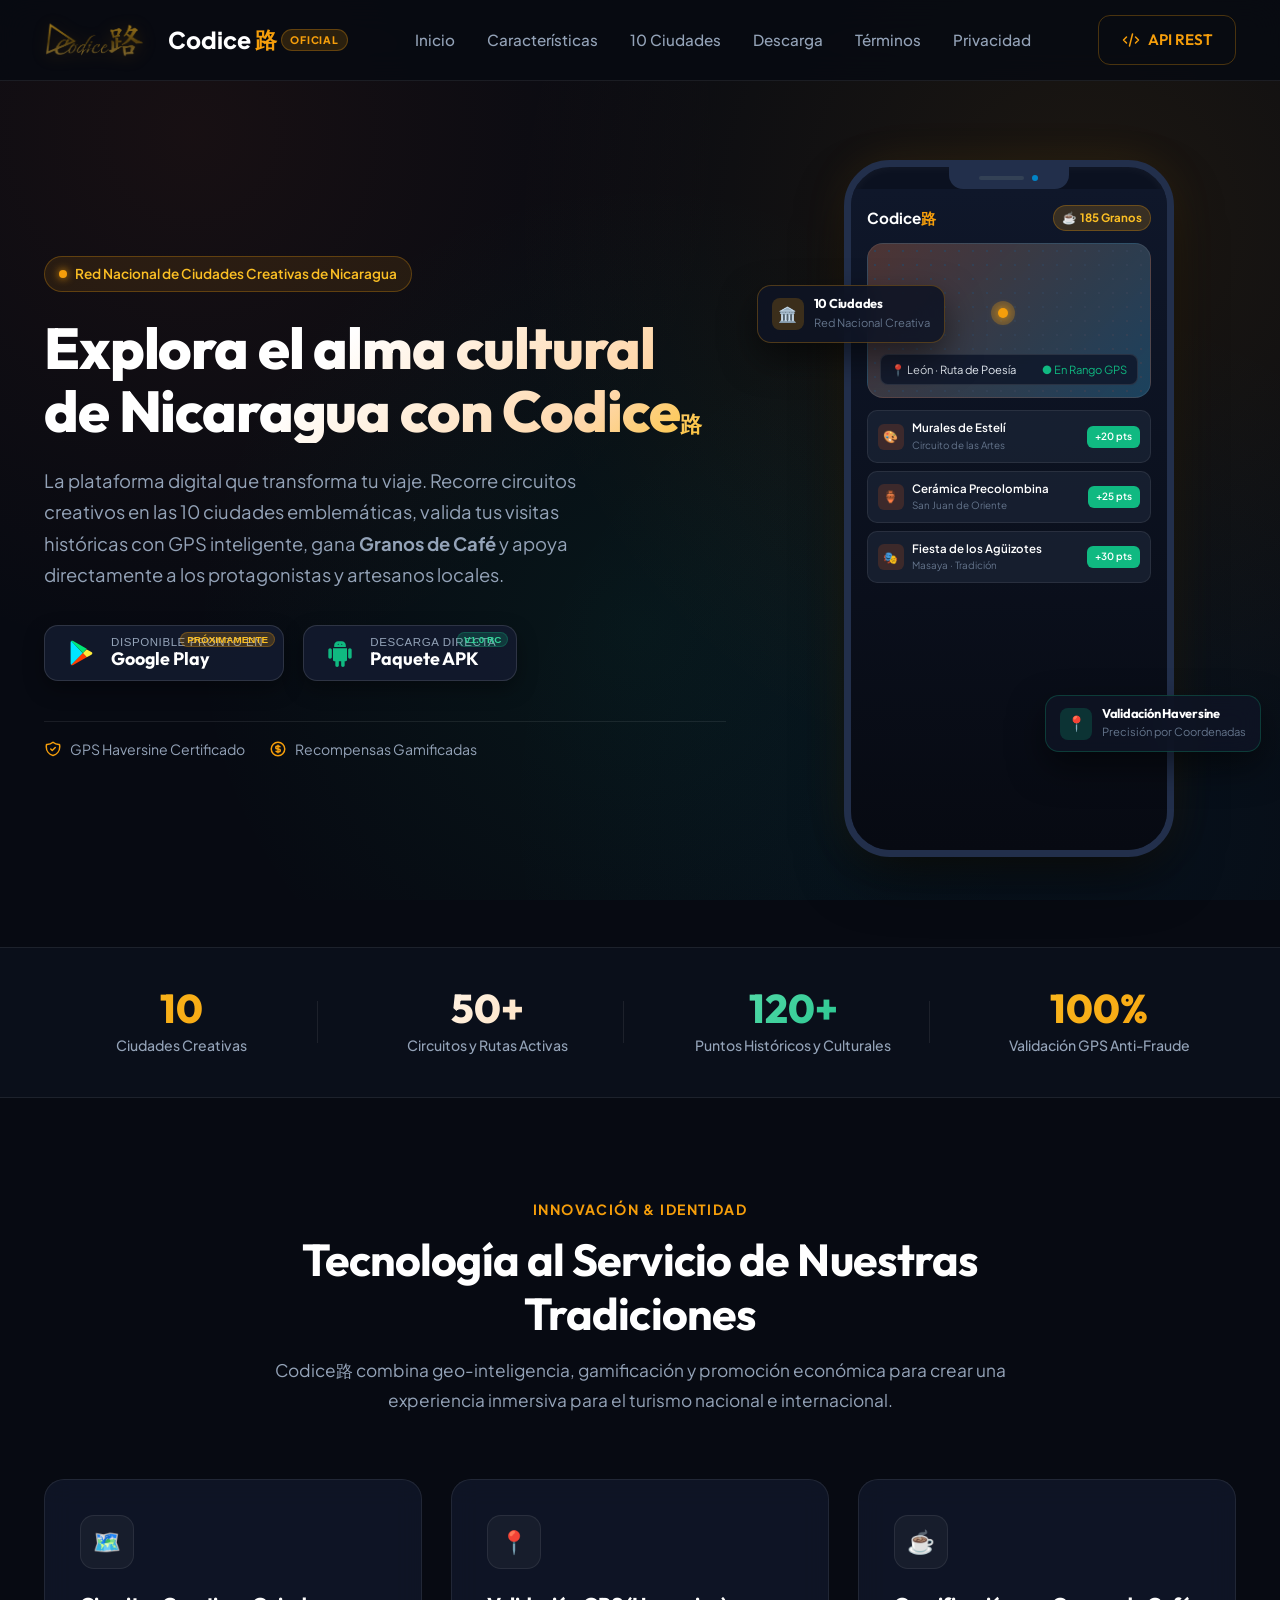
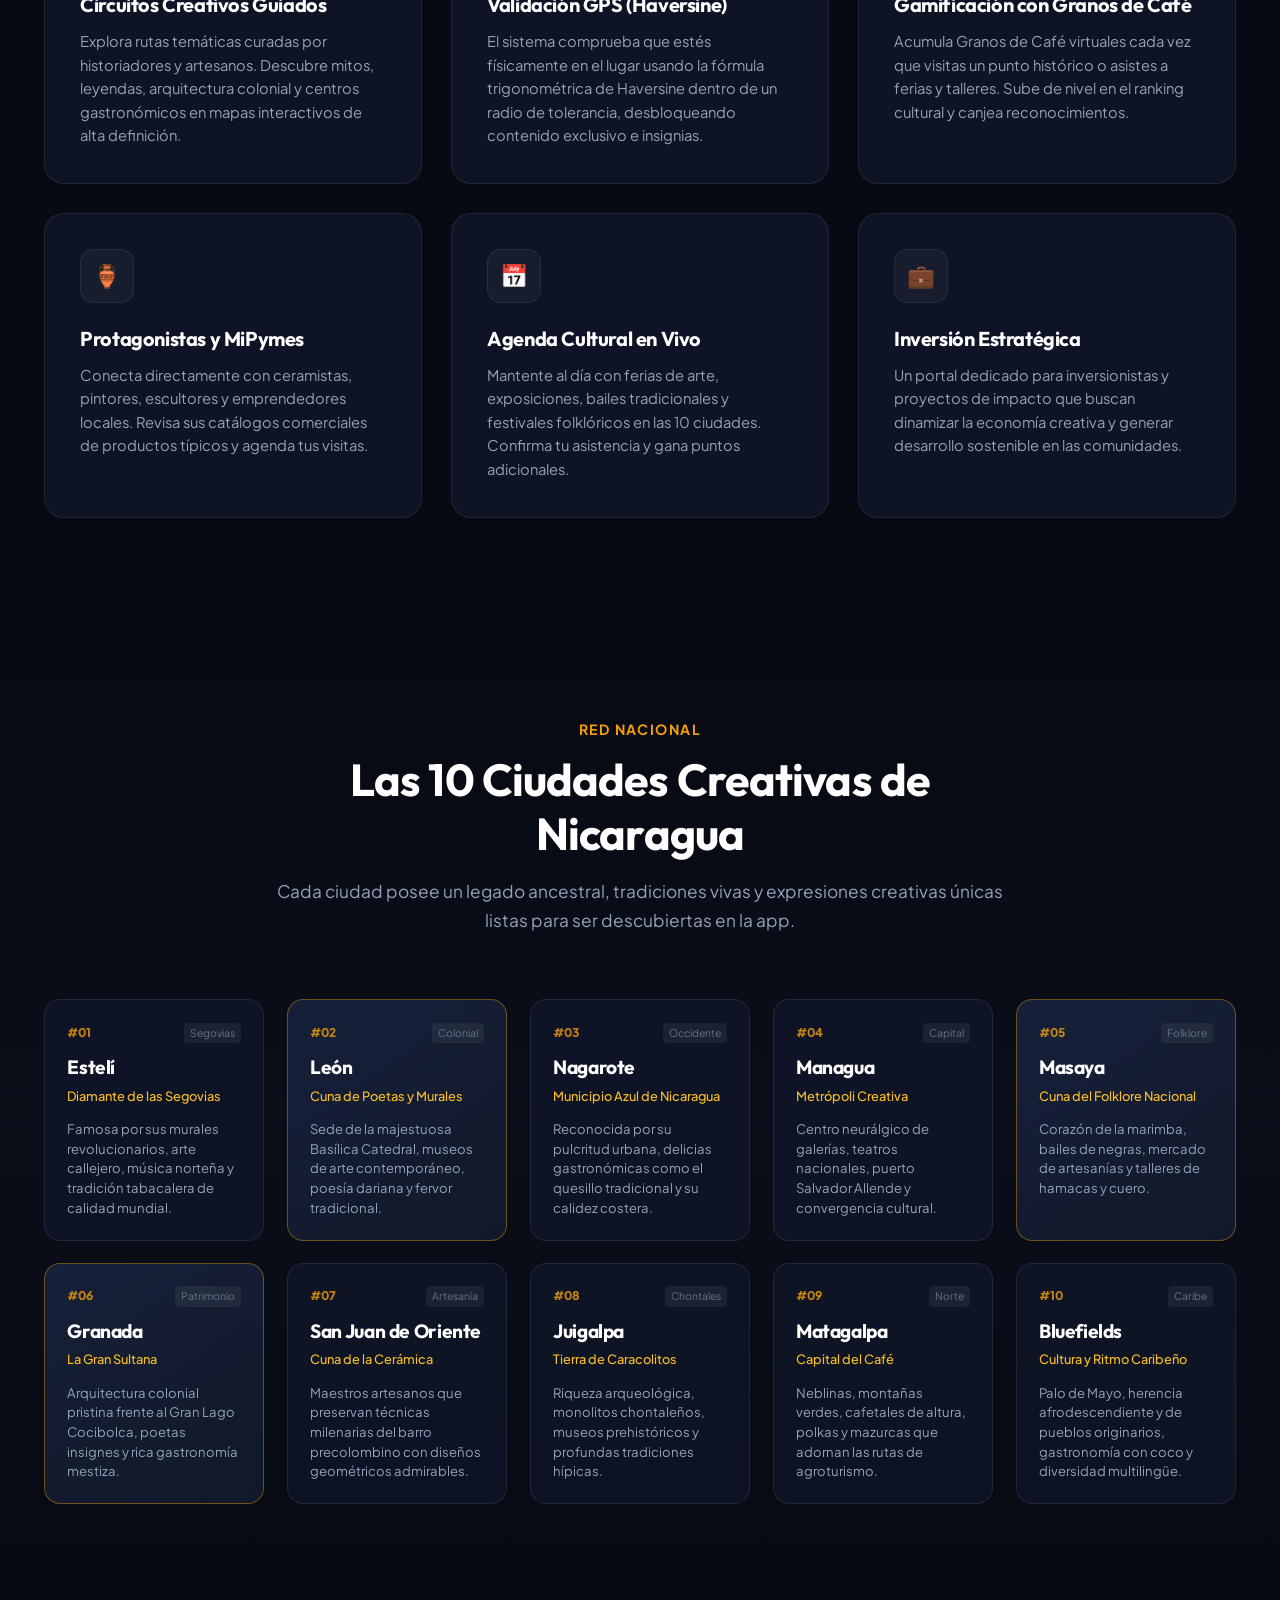
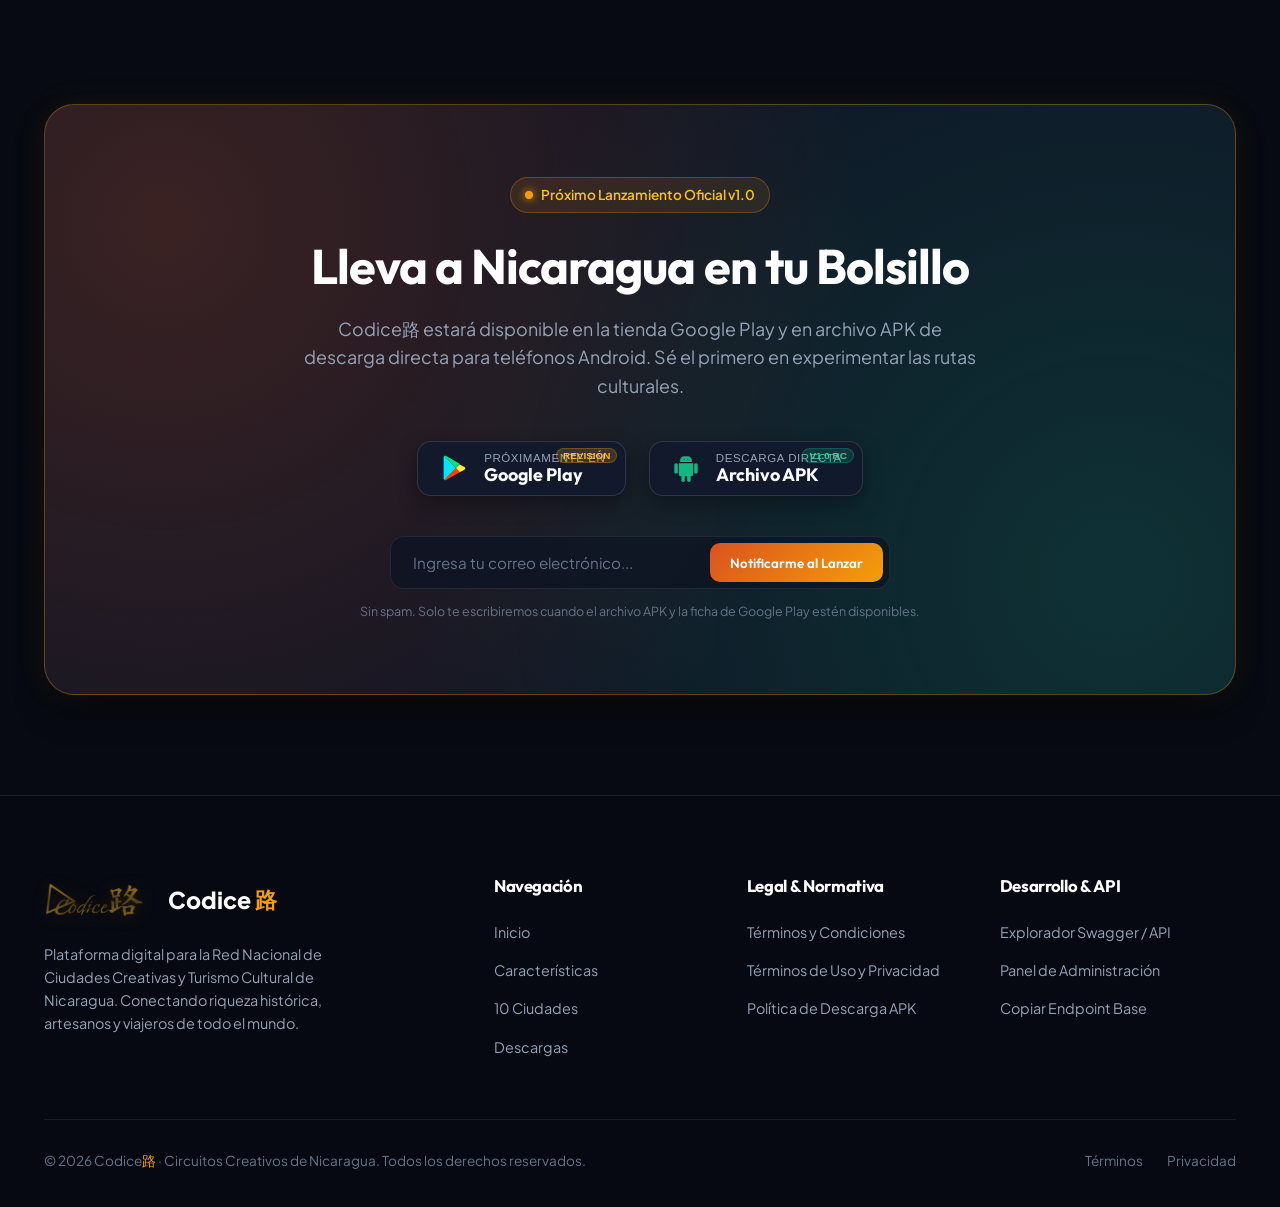
==== landing_standalone.html @ aac0c0a2 "feat(landing): implementar plantilla oficial de Codice路 con enlaces de descarga y terminos legales -" ====
<!DOCTYPE html>
<html lang="es">
<head>
  <meta charset="UTF-8">
  <meta name="viewport" content="width=device-width, initial-scale=1.0">
  <title>Codice路 | Plataforma Oficial de Turismo Cultural y Ciudades Creativas de Nicaragua</title>
  
  <meta name="description" content="Descubre Codice路: la plataforma móvil y digital que conecta las 10 Ciudades Creativas de Nicaragua mediante rutas turísticas interactivas, validación GPS Haversine, recompensas de Granos de Café y catálogo de artesanos locales.">
  <meta name="keywords" content="Codice, CodiceLu, Nicaragua, Ciudades Creativas, Circuitos Creativos, Turismo Nicaragua, Esteli, Leon, Granada, Masaya, GPS Haversine">
  <meta name="author" content="Codice路 Team">

  <!-- Open Graph / Redes Sociales -->
  <meta property="og:type" content="website">
  <meta property="og:title" content="Codice路 | Turismo Cultural y Ciudades Creativas">
  <meta property="og:description" content="Rutas culturales interactivas, validación por GPS y conexión directa con artesanos y MiPymes de Nicaragua.">
  <meta property="og:image" content="static/img/logocodicelu.png">

  <!-- Favicon -->
  <link rel="icon" type="image/png" href="static/img/logocodicelu.png">

  <!-- Estilos -->
  <link rel="stylesheet" href="static/css/landing.css">
</head>
<body>

  <!-- Encabezado / Barra de Navegación -->
  <header class="site-header">
    <div class="container nav-container">
      <a href="#" class="brand-wrapper" title="Codice路 Inicio">
        <img src="static/img/logocodicelu.png" alt="Logo Codice路" class="brand-logo-img">
        <div class="brand-name">
          Codice<span class="brand-kanji">路</span>
          <span class="brand-badge">Oficial</span>
        </div>
      </a>

      <nav class="main-nav" id="mainNav">
        <a href="#inicio" class="nav-link">Inicio</a>
        <a href="#caracteristicas" class="nav-link">Características</a>
        <a href="#ciudades" class="nav-link">10 Ciudades</a>
        <a href="#descarga" class="nav-link">Descarga</a>
        <a href="#terminos" class="nav-link" data-open-modal="legalModal" data-target-tab="terminosApp">Términos</a>
        <a href="#privacidad" class="nav-link" data-open-modal="legalModal" data-target-tab="privacidadApp">Privacidad</a>
      </nav>

      <div class="nav-actions">
        <a href="/api/" class="btn btn-outline-gold" target="_blank" rel="noopener">
          <svg width="18" height="18" fill="none" stroke="currentColor" viewBox="0 0 24 24"><path stroke-linecap="round" stroke-linejoin="round" stroke-width="2" d="M10 20l4-16m4 4l4 4-4 4M6 16l-4-4 4-4"></path></svg>
          API REST
        </a>
        <button class="mobile-menu-toggle" id="mobileMenuToggle" aria-label="Abrir Menú">
          &#9776;
        </button>
      </div>
    </div>
  </header>

  <!-- Sección Hero -->
  <section class="hero-section" id="inicio">
    <div class="container hero-grid">
      <div class="hero-content">
        <div class="tag-pill">
          <span class="pulse-dot"></span>
          Red Nacional de Ciudades Creativas de Nicaragua
        </div>
        
        <h1 class="hero-title">
          Explora el alma cultural de Nicaragua con Codice<span class="brand-kanji">路</span>
        </h1>
        
        <p class="hero-description">
          La plataforma digital que transforma tu viaje. Recorre circuitos creativos en las 10 ciudades emblemáticas, valida tus visitas históricas con GPS inteligente, gana <strong>Granos de Café</strong> y apoya directamente a los protagonistas y artesanos locales.
        </p>

        <!-- Botones de Descarga Destacados -->
        <div class="hero-cta-group">
          <!-- Botón Play Store -->
          <button class="store-btn" data-open-modal="playStoreModal" id="btnHeroPlayStore">
            <div class="store-btn-icon">
              <!-- SVG Google Play Logo -->
              <svg width="28" height="28" viewBox="0 0 24 24" fill="none">
                <path d="M3.6 1.8c-.3.3-.5.8-.5 1.4v17.6c0 .6.2 1.1.5 1.4l.1.1 9.9-9.9v-.2L3.7 1.7l-.1.1z" fill="#00e5ff"/>
                <path d="M16.9 15.6l-3.3-3.3v-.2l3.3-3.3.1.1 3.9 2.2c1.1.6 1.1 1.7 0 2.3l-4 2.2z" fill="#ffeb3b"/>
                <path d="M13.6 12.1L3.6 22.2c.4.4 1 .5 1.7.1l11.6-6.6-3.3-3.6z" fill="#ff3d00"/>
                <path d="M13.6 11.9l3.3-3.6L5.3 1.7c-.7-.4-1.3-.3-1.7.1l10 10.1z" fill="#00e676"/>
              </svg>
            </div>
            <div class="store-btn-text">
              <span class="store-btn-subtitle">Disponible pronto en</span>
              <span class="store-btn-title">Google Play</span>
            </div>
            <span class="store-btn-badge">Próximamente</span>
          </button>

          <!-- Botón APK Directo -->
          <button class="store-btn apk-btn" data-open-modal="apkModal" id="btnHeroApk">
            <div class="store-btn-icon">
              <!-- SVG Android Robot -->
              <svg width="28" height="28" viewBox="0 0 24 24" fill="none">
                <path d="M6 18c0 .55.45 1 1 1h1v3.5c0 .83.67 1.5 1.5 1.5s1.5-.67 1.5-1.5V19h2v3.5c0 .83.67 1.5 1.5 1.5s1.5-.67 1.5-1.5V19h1c.55 0 1-.45 1-1V8H6v10z" fill="#10b981"/>
                <path d="M3.5 8C2.67 8 2 8.67 2 9.5v6c0 .83.67 1.5 1.5 1.5S5 16.33 5 15.5v-6C5 8.67 4.33 8 3.5 8zm17 0c-.83 0-1.5.67-1.5 1.5v6c0 .83.67 1.5 1.5 1.5s1.5-.67 1.5-1.5v-6c0-.83-.67-1.5-1.5-1.5z" fill="#10b981"/>
                <path d="M7 6.8h10V5.5c0-1.93-1.57-3.5-3.5-3.5h-3C8.57 2 7 3.57 7 5.5v1.3zm3.5-2.8c.28 0 .5.22.5.5s-.22.5-.5.5-.5-.22-.5-.5.22-.5.5-.5zm3 0c.28 0 .5.22.5.5s-.22.5-.5.5-.5-.22-.5-.5.22-.5.5-.5z" fill="#10b981"/>
              </svg>
            </div>
            <div class="store-btn-text">
              <span class="store-btn-subtitle">Descarga directa</span>
              <span class="store-btn-title">Paquete APK</span>
            </div>
            <span class="store-btn-badge">v1.0 RC</span>
          </button>
        </div>

        <div class="hero-meta">
          <div class="meta-item">
            <svg width="18" height="18" fill="none" stroke="currentColor" viewBox="0 0 24 24"><path stroke-linecap="round" stroke-linejoin="round" stroke-width="2" d="M9 12l2 2 4-4m5.618-4.016A11.955 11.955 0 0112 2.944a11.955 11.955 0 01-8.618 3.04A12.02 12.02 0 003 9c0 5.591 3.824 10.29 9 11.622 5.176-1.332 9-6.03 9-11.622 0-1.042-.133-2.052-.382-3.016z"></path></svg>
            GPS Haversine Certificado
          </div>
          <div class="meta-item">
            <svg width="18" height="18" fill="none" stroke="currentColor" viewBox="0 0 24 24"><path stroke-linecap="round" stroke-linejoin="round" stroke-width="2" d="M12 8c-1.657 0-3 .895-3 2s1.343 2 3 2 3 .895 3 2-1.343 2-3 2m0-8c1.11 0 2.08.402 2.599 1M12 8V7m0 1v8m0 0v1m0-1c-1.11 0-2.08-.402-2.599-1M21 12a9 9 0 11-18 0 9 9 0 0118 0z"></path></svg>
            Recompensas Gamificadas
          </div>
        </div>
      </div>

      <!-- Mockup Visual del Teléfono -->
      <div class="hero-visual">
        <div class="floating-card floating-card-1">
          <div class="floating-card-icon icon-gold">🏛️</div>
          <div class="floating-card-content">
            <h5>10 Ciudades</h5>
            <p>Red Nacional Creativa</p>
          </div>
        </div>

        <div class="phone-mockup-wrapper">
          <div class="phone-mockup">
            <div class="phone-notch">
              <div class="phone-speaker"></div>
              <div class="phone-camera"></div>
            </div>
            <div class="phone-screen">
              <div class="mockup-app-header">
                <div class="mockup-app-title">
                  <span>Codice<span style="color:var(--accent-gold);">路</span></span>
                </div>
                <div class="mockup-coffee-badge">
                  <span>☕</span> 185 Granos
                </div>
              </div>

              <div class="mockup-map-card">
                <div class="mockup-gps-ping">
                  <div class="gps-circle"></div>
                  <div class="gps-dot"></div>
                </div>
                <div></div>
                <div class="mockup-map-info">
                  <span>📍 León · Ruta de Poesía</span>
                  <span style="color:#10b981;">● En Rango GPS</span>
                </div>
              </div>

              <div class="mockup-circuit-list">
                <div class="mockup-circuit-item">
                  <div class="mockup-item-left">
                    <div class="mockup-item-icon">🎨</div>
                    <div>
                      <div class="mockup-item-name">Murales de Estelí</div>
                      <div class="mockup-item-city">Circuito de las Artes</div>
                    </div>
                  </div>
                  <span class="mockup-item-btn">+20 pts</span>
                </div>

                <div class="mockup-circuit-item">
                  <div class="mockup-item-left">
                    <div class="mockup-item-icon">🏺</div>
                    <div>
                      <div class="mockup-item-name">Cerámica Precolombina</div>
                      <div class="mockup-item-city">San Juan de Oriente</div>
                    </div>
                  </div>
                  <span class="mockup-item-btn">+25 pts</span>
                </div>

                <div class="mockup-circuit-item">
                  <div class="mockup-item-left">
                    <div class="mockup-item-icon">🎭</div>
                    <div>
                      <div class="mockup-item-name">Fiesta de los Agüizotes</div>
                      <div class="mockup-item-city">Masaya · Tradición</div>
                    </div>
                  </div>
                  <span class="mockup-item-btn">+30 pts</span>
                </div>
              </div>
            </div>
          </div>
        </div>

        <div class="floating-card floating-card-2">
          <div class="floating-card-icon icon-emerald">📍</div>
          <div class="floating-card-content">
            <h5>Validación Haversine</h5>
            <p>Precisión por Coordenadas</p>
          </div>
        </div>
      </div>
    </div>
  </section>

  <!-- Franja de Estadísticas del Proyecto -->
  <section class="stats-strip">
    <div class="container stats-grid">
      <div class="stat-box">
        <div class="stat-number gold">10</div>
        <div class="stat-label">Ciudades Creativas</div>
      </div>
      <div class="stat-box">
        <div class="stat-number">50+</div>
        <div class="stat-label">Circuitos y Rutas Activas</div>
      </div>
      <div class="stat-box">
        <div class="stat-number emerald">120+</div>
        <div class="stat-label">Puntos Históricos y Culturales</div>
      </div>
      <div class="stat-box">
        <div class="stat-number gold">100%</div>
        <div class="stat-label">Validación GPS Anti-Fraude</div>
      </div>
    </div>
  </section>

  <!-- Características Principales -->
  <section class="section" id="caracteristicas">
    <div class="container">
      <div class="section-header">
        <span class="section-subtitle">Innovación & Identidad</span>
        <h2 class="section-title">Tecnología al Servicio de Nuestras Tradiciones</h2>
        <p class="section-lead">
          Codice路 combina geo-inteligencia, gamificación y promoción económica para crear una experiencia inmersiva para el turismo nacional e internacional.
        </p>
      </div>

      <div class="features-grid">
        <!-- Tarjeta 1 -->
        <div class="feature-card">
          <div class="feature-icon-box">🗺️</div>
          <h3 class="feature-title">Circuitos Creativos Guiados</h3>
          <p class="feature-text">
            Explora rutas temáticas curadas por historiadores y artesanos. Descubre mitos, leyendas, arquitectura colonial y centros gastronómicos en mapas interactivos de alta definición.
          </p>
        </div>

        <!-- Tarjeta 2 -->
        <div class="feature-card">
          <div class="feature-icon-box">📍</div>
          <h3 class="feature-title">Validación GPS (Haversine)</h3>
          <p class="feature-text">
            El sistema comprueba que estés físicamente en el lugar usando la fórmula trigonométrica de Haversine dentro de un radio de tolerancia, desbloqueando contenido exclusivo e insignias.
          </p>
        </div>

        <!-- Tarjeta 3 -->
        <div class="feature-card">
          <div class="feature-icon-box">☕</div>
          <h3 class="feature-title">Gamificación con Granos de Café</h3>
          <p class="feature-text">
            Acumula Granos de Café virtuales cada vez que visitas un punto histórico o asistes a ferias y talleres. Sube de nivel en el ranking cultural y canjea reconocimientos.
          </p>
        </div>

        <!-- Tarjeta 4 -->
        <div class="feature-card">
          <div class="feature-icon-box">🏺</div>
          <h3 class="feature-title">Protagonistas y MiPymes</h3>
          <p class="feature-text">
            Conecta directamente con ceramistas, pintores, escultores y emprendedores locales. Revisa sus catálogos comerciales de productos típicos y agenda tus visitas.
          </p>
        </div>

        <!-- Tarjeta 5 -->
        <div class="feature-card">
          <div class="feature-icon-box">📅</div>
          <h3 class="feature-title">Agenda Cultural en Vivo</h3>
          <p class="feature-text">
            Mantente al día con ferias de arte, exposiciones, bailes tradicionales y festivales folklóricos en las 10 ciudades. Confirma tu asistencia y gana puntos adicionales.
          </p>
        </div>

        <!-- Tarjeta 6 -->
        <div class="feature-card">
          <div class="feature-icon-box">💼</div>
          <h3 class="feature-title">Inversión Estratégica</h3>
          <p class="feature-text">
            Un portal dedicado para inversionistas y proyectos de impacto que buscan dinamizar la economía creativa y generar desarrollo sostenible en las comunidades.
          </p>
        </div>
      </div>
    </div>
  </section>

  <!-- Catálogo de las 10 Ciudades Creativas -->
  <section class="section cities-section" id="ciudades">
    <div class="container">
      <div class="section-header">
        <span class="section-subtitle">Red Nacional</span>
        <h2 class="section-title">Las 10 Ciudades Creativas de Nicaragua</h2>
        <p class="section-lead">
          Cada ciudad posee un legado ancestral, tradiciones vivas y expresiones creativas únicas listas para ser descubiertas en la app.
        </p>
      </div>

      <div class="cities-grid">
        <!-- 1. Estelí -->
        <div class="city-card">
          <div class="city-header">
            <span class="city-number">#01</span>
            <span class="city-badge">Segovias</span>
          </div>
          <h3 class="city-name">Estelí</h3>
          <div class="city-tagline">Diamante de las Segovias</div>
          <p class="city-desc">Famosa por sus murales revolucionarios, arte callejero, música norteña y tradición tabacalera de calidad mundial.</p>
        </div>

        <!-- 2. León -->
        <div class="city-card featured">
          <div class="city-header">
            <span class="city-number">#02</span>
            <span class="city-badge">Colonial</span>
          </div>
          <h3 class="city-name">León</h3>
          <div class="city-tagline">Cuna de Poetas y Murales</div>
          <p class="city-desc">Sede de la majestuosa Basílica Catedral, museos de arte contemporáneo, poesía dariana y fervor tradicional.</p>
        </div>

        <!-- 3. Nagarote -->
        <div class="city-card">
          <div class="city-header">
            <span class="city-number">#03</span>
            <span class="city-badge">Occidente</span>
          </div>
          <h3 class="city-name">Nagarote</h3>
          <div class="city-tagline">Municipio Azul de Nicaragua</div>
          <p class="city-desc">Reconocida por su pulcritud urbana, delicias gastronómicas como el quesillo tradicional y su calidez costera.</p>
        </div>

        <!-- 4. Managua -->
        <div class="city-card">
          <div class="city-header">
            <span class="city-number">#04</span>
            <span class="city-badge">Capital</span>
          </div>
          <h3 class="city-name">Managua</h3>
          <div class="city-tagline">Metrópoli Creativa</div>
          <p class="city-desc">Centro neurálgico de galerías, teatros nacionales, puerto Salvador Allende y convergencia cultural.</p>
        </div>

        <!-- 5. Masaya -->
        <div class="city-card featured">
          <div class="city-header">
            <span class="city-number">#05</span>
            <span class="city-badge">Folklore</span>
          </div>
          <h3 class="city-name">Masaya</h3>
          <div class="city-tagline">Cuna del Folklore Nacional</div>
          <p class="city-desc">Corazón de la marimba, bailes de negras, mercado de artesanías y talleres de hamacas y cuero.</p>
        </div>

        <!-- 6. Granada -->
        <div class="city-card featured">
          <div class="city-header">
            <span class="city-number">#06</span>
            <span class="city-badge">Patrimonio</span>
          </div>
          <h3 class="city-name">Granada</h3>
          <div class="city-tagline">La Gran Sultana</div>
          <p class="city-desc">Arquitectura colonial pristina frente al Gran Lago Cocibolca, poetas insignes y rica gastronomía mestiza.</p>
        </div>

        <!-- 7. San Juan de Oriente -->
        <div class="city-card">
          <div class="city-header">
            <span class="city-number">#07</span>
            <span class="city-badge">Artesanía</span>
          </div>
          <h3 class="city-name">San Juan de Oriente</h3>
          <div class="city-tagline">Cuna de la Cerámica</div>
          <p class="city-desc">Maestros artesanos que preservan técnicas milenarias del barro precolombino con diseños geométricos admirables.</p>
        </div>

        <!-- 8. Juigalpa -->
        <div class="city-card">
          <div class="city-header">
            <span class="city-number">#08</span>
            <span class="city-badge">Chontales</span>
          </div>
          <h3 class="city-name">Juigalpa</h3>
          <div class="city-tagline">Tierra de Caracolitos</div>
          <p class="city-desc">Riqueza arqueológica, monolitos chontaleños, museos prehistóricos y profundas tradiciones hípicas.</p>
        </div>

        <!-- 9. Matagalpa -->
        <div class="city-card">
          <div class="city-header">
            <span class="city-number">#09</span>
            <span class="city-badge">Norte</span>
          </div>
          <h3 class="city-name">Matagalpa</h3>
          <div class="city-tagline">Capital del Café</div>
          <p class="city-desc">Neblinas, montañas verdes, cafetales de altura, polkas y mazurcas que adornan las rutas de agroturismo.</p>
        </div>

        <!-- 10. Bluefields -->
        <div class="city-card">
          <div class="city-header">
            <span class="city-number">#10</span>
            <span class="city-badge">Caribe</span>
          </div>
          <h3 class="city-name">Bluefields</h3>
          <div class="city-tagline">Cultura y Ritmo Caribeño</div>
          <p class="city-desc">Palo de Mayo, herencia afrodescendiente y de pueblos originarios, gastronomía con coco y diversidad multilingüe.</p>
        </div>
      </div>
    </div>
  </section>

  <!-- Sección de Descarga & Registro Temprano (CTA) -->
  <section class="download-section" id="descarga">
    <div class="container">
      <div class="download-box">
        <div class="download-box-content">
          <span class="tag-pill">
            <span class="pulse-dot"></span> Próximo Lanzamiento Oficial v1.0
          </span>
          <h2 class="download-box-title">Lleva a Nicaragua en tu Bolsillo</h2>
          <p class="download-box-text">
            Codice路 estará disponible en la tienda Google Play y en archivo APK de descarga directa para teléfonos Android. Sé el primero en experimentar las rutas culturales.
          </p>

          <div class="download-buttons-center">
            <!-- Botón Play Store -->
            <button class="store-btn" data-open-modal="playStoreModal">
              <div class="store-btn-icon">
                <svg width="28" height="28" viewBox="0 0 24 24" fill="none">
                  <path d="M3.6 1.8c-.3.3-.5.8-.5 1.4v17.6c0 .6.2 1.1.5 1.4l.1.1 9.9-9.9v-.2L3.7 1.7l-.1.1z" fill="#00e5ff"/>
                  <path d="M16.9 15.6l-3.3-3.3v-.2l3.3-3.3.1.1 3.9 2.2c1.1.6 1.1 1.7 0 2.3l-4 2.2z" fill="#ffeb3b"/>
                  <path d="M13.6 12.1L3.6 22.2c.4.4 1 .5 1.7.1l11.6-6.6-3.3-3.6z" fill="#ff3d00"/>
                  <path d="M13.6 11.9l3.3-3.6L5.3 1.7c-.7-.4-1.3-.3-1.7.1l10 10.1z" fill="#00e676"/>
                </svg>
              </div>
              <div class="store-btn-text">
                <span class="store-btn-subtitle">Próximamente en</span>
                <span class="store-btn-title">Google Play</span>
              </div>
              <span class="store-btn-badge">Revisión</span>
            </button>

            <!-- Botón APK Directo -->
            <button class="store-btn apk-btn" data-open-modal="apkModal">
              <div class="store-btn-icon">
                <svg width="28" height="28" viewBox="0 0 24 24" fill="none">
                  <path d="M6 18c0 .55.45 1 1 1h1v3.5c0 .83.67 1.5 1.5 1.5s1.5-.67 1.5-1.5V19h2v3.5c0 .83.67 1.5 1.5 1.5s1.5-.67 1.5-1.5V19h1c.55 0 1-.45 1-1V8H6v10z" fill="#10b981"/>
                  <path d="M3.5 8C2.67 8 2 8.67 2 9.5v6c0 .83.67 1.5 1.5 1.5S5 16.33 5 15.5v-6C5 8.67 4.33 8 3.5 8zm17 0c-.83 0-1.5.67-1.5 1.5v6c0 .83.67 1.5 1.5 1.5s1.5-.67 1.5-1.5v-6c0-.83-.67-1.5-1.5-1.5z" fill="#10b981"/>
                  <path d="M7 6.8h10V5.5c0-1.93-1.57-3.5-3.5-3.5h-3C8.57 2 7 3.57 7 5.5v1.3zm3.5-2.8c.28 0 .5.22.5.5s-.22.5-.5.5-.5-.22-.5-.5.22-.5.5-.5zm3 0c.28 0 .5.22.5.5s-.22.5-.5.5-.5-.22-.5-.5.22-.5.5-.5z" fill="#10b981"/>
                </svg>
              </div>
              <div class="store-btn-text">
                <span class="store-btn-subtitle">Descarga directa</span>
                <span class="store-btn-title">Archivo APK</span>
              </div>
              <span class="store-btn-badge">v1.0 RC</span>
            </button>
          </div>

          <!-- Formulario de Alerta de Lanzamiento -->
          <form class="notify-form">
            <input type="email" class="notify-input" placeholder="Ingresa tu correo electrónico..." required>
            <button type="submit" class="notify-btn">Notificarme al Lanzar</button>
          </form>
          <p class="notify-note">Sin spam. Solo te escribiremos cuando el archivo APK y la ficha de Google Play estén disponibles.</p>
        </div>
      </div>
    </div>
  </section>

  <!-- Pie de Página -->
  <footer class="site-footer">
    <div class="container">
      <div class="footer-grid">
        <div class="footer-brand">
          <div class="brand-wrapper">
            <img src="static/img/logocodicelu.png" alt="Logo Codice路" class="brand-logo-img">
            <div class="brand-name">Codice<span class="brand-kanji">路</span></div>
          </div>
          <p>
            Plataforma digital para la Red Nacional de Ciudades Creativas y Turismo Cultural de Nicaragua. Conectando riqueza histórica, artesanos y viajeros de todo el mundo.
          </p>
        </div>

        <div class="footer-col">
          <h4>Navegación</h4>
          <ul class="footer-links">
            <li><a href="#inicio">Inicio</a></li>
            <li><a href="#caracteristicas">Características</a></li>
            <li><a href="#ciudades">10 Ciudades</a></li>
            <li><a href="#descarga">Descargas</a></li>
          </ul>
        </div>

        <div class="footer-col">
          <h4>Legal & Normativa</h4>
          <ul class="footer-links">
            <li><a href="#terminos" data-open-modal="legalModal" data-target-tab="terminosApp">Términos y Condiciones</a></li>
            <li><a href="#privacidad" data-open-modal="legalModal" data-target-tab="privacidadApp">Términos de Uso y Privacidad</a></li>
            <li><a href="#" data-open-modal="apkModal">Política de Descarga APK</a></li>
          </ul>
        </div>

        <div class="footer-col">
          <h4>Desarrollo & API</h4>
          <ul class="footer-links">
            <li><a href="/api/" target="_blank">Explorador Swagger / API</a></li>
            <li><a href="/admin/" target="_blank">Panel de Administración</a></li>
            <li><a href="#" id="copyApiBtn">Copiar Endpoint Base</a></li>
          </ul>
        </div>
      </div>

      <div class="footer-bottom">
        <div>
          &copy; 2026 Codice<span style="color:var(--accent-gold);">路</span> · Circuitos Creativos de Nicaragua. Todos los derechos reservados.
        </div>
        <div class="footer-bottom-links">
          <a href="#terminos" data-open-modal="legalModal" data-target-tab="terminosApp">Términos</a>
          <a href="#privacidad" data-open-modal="legalModal" data-target-tab="privacidadApp">Privacidad</a>
        </div>
      </div>
    </div>
  </footer>

  <!-- ==========================================================================
       MODALES INTERACTIVOS
       ========================================================================== -->

  <!-- 1. Modal Google Play Store (Próximamente) -->
  <div class="modal-backdrop" id="playStoreModal">
    <div class="modal-container">
      <div class="modal-header">
        <div class="modal-title-group">
          <div class="modal-icon icon-gold">
            <svg width="24" height="24" viewBox="0 0 24 24" fill="none">
              <path d="M3.6 1.8c-.3.3-.5.8-.5 1.4v17.6c0 .6.2 1.1.5 1.4l.1.1 9.9-9.9v-.2L3.7 1.7l-.1.1z" fill="#00e5ff"/>
              <path d="M16.9 15.6l-3.3-3.3v-.2l3.3-3.3.1.1 3.9 2.2c1.1.6 1.1 1.7 0 2.3l-4 2.2z" fill="#ffeb3b"/>
              <path d="M13.6 12.1L3.6 22.2c.4.4 1 .5 1.7.1l11.6-6.6-3.3-3.6z" fill="#ff3d00"/>
              <path d="M13.6 11.9l3.3-3.6L5.3 1.7c-.7-.4-1.3-.3-1.7.1l10 10.1z" fill="#00e676"/>
            </svg>
          </div>
          <div>
            <h3 class="modal-title">Google Play Store</h3>
            <span class="legal-badge" style="margin:0;">Fase de Revisión Oficial</span>
          </div>
        </div>
        <button class="modal-close-btn" data-close-modal>&times;</button>
      </div>
      <div class="modal-body">
        <p style="font-size:1.05rem; color:#f1f5f9; margin-bottom:1rem;">
          <strong>¡Codice路 estará disponible muy pronto en Google Play!</strong>
        </p>
        <p>
          La aplicación móvil nativa se encuentra en proceso de validación en Google Play Console para garantizar la máxima seguridad, rendimiento y compatibilidad con las últimas versiones de Android.
        </p>
        <div style="background:rgba(245,158,11,0.08); border:1px solid var(--glass-border-gold); padding:1rem; border-radius:12px; margin:1.2rem 0;">
          <h5 style="color:var(--accent-gold-light); margin-bottom:0.3rem;">¿Quieres ser el primero en descargarla?</h5>
          <p style="font-size:0.88rem; margin:0;">
            Déjanos tu correo y te enviaremos el enlace directo de descarga e invitación beta tan pronto sea liberada en la tienda.
          </p>
        </div>

        <form id="modalNotifyForm" class="notify-form" style="margin-top:1.5rem;">
          <input type="email" class="notify-input" placeholder="Tu correo electrónico..." required>
          <button type="submit" class="notify-btn">Avisarme</button>
        </form>
      </div>
      <div class="modal-footer">
        <button class="btn btn-secondary" data-close-modal>Entendido</button>
      </div>
    </div>
  </div>

  <!-- 2. Modal Descarga APK Directo (Próximamente) -->
  <div class="modal-backdrop" id="apkModal">
    <div class="modal-container">
      <div class="modal-header">
        <div class="modal-title-group">
          <div class="modal-icon icon-emerald">
            <svg width="24" height="24" viewBox="0 0 24 24" fill="none">
              <path d="M6 18c0 .55.45 1 1 1h1v3.5c0 .83.67 1.5 1.5 1.5s1.5-.67 1.5-1.5V19h2v3.5c0 .83.67 1.5 1.5 1.5s1.5-.67 1.5-1.5V19h1c.55 0 1-.45 1-1V8H6v10z" fill="#10b981"/>
              <path d="M3.5 8C2.67 8 2 8.67 2 9.5v6c0 .83.67 1.5 1.5 1.5S5 16.33 5 15.5v-6C5 8.67 4.33 8 3.5 8zm17 0c-.83 0-1.5.67-1.5 1.5v6c0 .83.67 1.5 1.5 1.5s1.5-.67 1.5-1.5v-6c0-.83-.67-1.5-1.5-1.5z" fill="#10b981"/>
            </svg>
          </div>
          <div>
            <h3 class="modal-title">Descarga Directa de APK</h3>
            <span class="legal-badge" style="background:rgba(16,185,129,0.15); color:#34d399; border-color:var(--glass-border-emerald); margin:0;">Versión v1.0.0 (Release Candidate)</span>
          </div>
        </div>
        <button class="modal-close-btn" data-close-modal>&times;</button>
      </div>
      <div class="modal-body">
        <p style="font-size:1.05rem; color:#f1f5f9; margin-bottom:1rem;">
          <strong>Compilación de producción en proceso</strong>
        </p>
        <p>
          El paquete instalable <code>.apk</code> oficial de Codice路 está finalizando su suite de compilación segura y pruebas de integración con el backend Django.
        </p>
        <ul style="margin-left:1.5rem; margin-bottom:1.5rem; color:var(--text-muted);">
          <li>Paquete firmado con SHA-256 para integridad de la aplicación.</li>
          <li>Optimizado para Android 8.0 Oreo en adelante.</li>
          <li>Soporte de geolocalización GPS de precisión e inicio de sesión con Google.</li>
        </ul>
        <div style="background:rgba(16,185,129,0.08); border:1px solid var(--glass-border-emerald); padding:1rem; border-radius:12px;">
          <h5 style="color:#34d399; margin-bottom:0.3rem;">Acceso anticipado a la APK:</h5>
          <p style="font-size:0.88rem; margin:0;">
            Suscríbete con tu correo y recibirás el enlace de descarga directa en cuanto se publique el archivo binario oficial.
          </p>
        </div>

        <form class="notify-form" style="margin-top:1.5rem;">
          <input type="email" class="notify-input" placeholder="Tu correo electrónico..." required>
          <button type="submit" class="notify-btn" style="background:linear-gradient(135deg,#059669,#10b981);">Registrar para APK</button>
        </form>
      </div>
      <div class="modal-footer">
        <button class="btn btn-secondary" data-close-modal>Cerrar</button>
      </div>
    </div>
  </div>

  <!-- 3. Modal Legal Completo: Términos y Condiciones + Términos de Uso y Privacidad -->
  <div class="modal-backdrop" id="legalModal">
    <div class="modal-container large">
      <div class="modal-header">
        <div class="modal-title-group">
          <div class="modal-icon icon-gold">⚖️</div>
          <div>
            <h3 class="modal-title">Normativa Legal y Condiciones</h3>
            <span class="legal-badge" style="margin:0;">Vigencia: 2026</span>
          </div>
        </div>
        <button class="modal-close-btn" data-close-modal>&times;</button>
      </div>

      <!-- Pestañas para alternar entre Términos y Condiciones vs Términos de Uso/Privacidad -->
      <div class="tabs-header">
        <button class="tab-btn active" data-tab="terminosApp">1. Términos y Condiciones</button>
        <button class="tab-btn" data-tab="privacidadApp">2. Términos de Uso y Privacidad</button>
      </div>

      <div class="modal-body">
        <!-- Pestaña 1: Términos y Condiciones de la Aplicación -->
        <div class="tab-content active" id="terminosApp">
          <div class="legal-document">
            <span class="legal-badge">Términos y Condiciones Generales</span>
            <p>
              Bienvenido a <strong>Codice路</strong>. Los presentes Términos y Condiciones regulan el acceso, descarga, navegación y utilización de la aplicación móvil Codice路, su sitio web y los servicios de la API asociados, desarrollados para la promoción de la Red Nacional de Ciudades Creativas de Nicaragua. Al instalar, registrarse o utilizar la plataforma, el usuario declara haber leído, comprendido y aceptado plenamente estos términos.
            </p>

            <h4>1. Objeto y Descripción del Servicio</h4>
            <p>
              Codice路 es una plataforma tecnológica orientada a conectar a turistas nacionales e internacionales con los circuitos creativos, históricos, gastronómicos y culturales de las 10 Ciudades Creativas de Nicaragua (Estelí, León, Nagarote, Managua, Masaya, Granada, San Juan de Oriente, Juigalpa, Matagalpa y Bluefields). La aplicación permite consultar mapas temáticos, localizar puntos de interés (POI), registrar visitas en tiempo real, interactuar con publicaciones comunitarias y conocer la oferta de protagonistas y empresas locales.
            </p>

            <h4>2. Registro de Usuario y Seguridad de la Cuenta</h4>
            <p>
              El acceso a determinadas funciones (como la validación de visitas por GPS, acumulación de recompensas y publicación de comentarios) requiere la creación de una cuenta de usuario mediante correo electrónico y contraseña o mediante autenticación federada con <strong>Google OAuth</strong>. El usuario es el único responsable de mantener la confidencialidad de sus credenciales y de todas las actividades efectuadas bajo su cuenta. Codice路 se reserva el derecho de suspender o cancelar cuentas que incumplan estas condiciones o que utilicen datos falsificados.
            </p>

            <h4>3. Uso de la Geolocalización y Validación de Visitas (Fórmula Haversine)</h4>
            <p>
              Para validar una visita a un punto de interés o confirmar la asistencia a un evento cultural, el usuario debe otorgar permisos de acceso a la ubicación por satélite (GPS) de su dispositivo móvil. Codice路 implementa un algoritmo matemático de validación geográfica basado en la <strong>fórmula de Haversine</strong>, que calcula la distancia ortodrómica entre las coordenadas enviadas por el dispositivo y las coordenadas oficiales del sitio:
            </p>
            <ul>
              <li>La visita se considerará válida únicamente si la distancia calculada se encuentra dentro del radio de tolerancia preestablecido para dicho punto (generalmente entre 100 y 300 metros).</li>
              <li>Queda terminantemente prohibido el uso de herramientas de suplantación de ubicación (Fake GPS, VPNs con spoofing, emuladores modificados o scripts automatizados). La detección de manipulaciones acarreará la anulación de visitas y la posible inhabilitación permanente de la cuenta.</li>
            </ul>

            <h4>4. Sistema de Gamificación y Recompensas ("Granos de Café")</h4>
            <p>
              Los usuarios pueden acumular puntos de fidelidad denominados <strong>"Granos de Café"</strong> al completar visitas a circuitos creativos, asistir a eventos culturales o interactuar de manera constructiva en la comunidad.
            </p>
            <ul>
              <li><strong>Naturaleza No Monetaria:</strong> Los "Granos de Café" son unidades de reconocimiento virtual dentro de la aplicación. No constituyen dinero de curso legal, títulos valores, criptoactivos ni activos financieros reembolsables en efectivo.</li>
              <li><strong>Beneficios y Reconocimientos:</strong> Los puntos podrán ser utilizados para desbloquear medallas virtuales, niveles de explorador y canjear posibles beneficios simbólicos o descuentos otorgados voluntariamente por protagonistas locales aliados, sujetos a disponibilidad.</li>
            </ul>

            <h4>5. Contenido Generado por los Usuarios y Reseñas</h4>
            <p>
              Los usuarios pueden publicar opiniones, valoraciones y fotografías en la galería comunitaria. El usuario garantiza que es titular o tiene autorización suficiente sobre cualquier contenido compartido. Queda prohibido publicar contenido difamatorio, obsceno, discriminatorio, que viole derechos de propiedad intelectual de terceros o que afecte el patrimonio cultural de las comunidades. Codice路 se reserva el derecho de moderar, ocultar o eliminar cualquier contenido que contravenga estas directrices.
            </p>

            <h4>6. Directorio de Protagonistas, MiPymes y Enlaces de Terceros</h4>
            <p>
              La plataforma exhibe información, catálogos comerciales y datos de contacto de artesanos, artistas y empresas pertenecientes a la Red de Ciudades Creativas. Codice路 actúa como un canal de divulgación y promoción cultural; no es parte ni interviene en las transacciones comerciales, compras o contratos de servicios pactados de forma privada entre el usuario y los negocios locales.
            </p>

            <h4>7. Oportunidades de Inversión</h4>
            <p>
              La sección de oportunidades de inversión turística tiene carácter exclusivamente informativo y de fomento del desarrollo económico local. Ninguna publicación debe interpretarse como asesoramiento financiero o invitación formal vinculante a la captación de fondos regulados.
            </p>

            <h4>8. Propiedad Intelectual</h4>
            <p>
              El nombre Codice路, logotipos, código fuente del backend y frontend, bases de datos, diseños gráficos, iconografía y mapas son propiedad de los titulares del proyecto o se utilizan bajo las licencias correspondientes. Se prohíbe su reproducción, distribución o ingeniería inversa sin autorización previa y por escrito.
            </p>

            <h4>9. Exclusión de Garantías y Limitación de Responsabilidad</h4>
            <p>
              Codice路 se proporciona "tal cual" y según disponibilidad. Aunque realizamos los máximos esfuerzos para garantizar la precisión de la información y el funcionamiento continuo del servicio, no garantizamos la disponibilidad ininterrumpida de la app ni la exactitud absoluta de horarios o eventos organizados por terceros independientes.
            </p>

            <h4>10. Legislación Aplicable y Jurisdicción</h4>
            <p>
              Estos Términos y Condiciones se rigen e interpretan de conformidad con las leyes vigentes de la <strong>República de Nicaragua</strong>. Cualquier controversia derivada del uso de la plataforma será sometida a los tribunales competentes de la República de Nicaragua.
            </p>
          </div>
        </div>

        <!-- Pestaña 2: Términos de Uso y Política de Privacidad -->
        <div class="tab-content" id="privacidadApp">
          <div class="legal-document">
            <span class="legal-badge" style="background:rgba(16,185,129,0.15); color:#34d399; border-color:var(--glass-border-emerald);">Política de Privacidad y Tratamiento de Datos</span>
            <p>
              En <strong>Codice路</strong> nos tomamos muy en serio la privacidad y la protección de los datos de nuestros usuarios. Esta política detalla qué información recopilamos, con qué finalidad la tratamos y cuáles son los derechos que te asisten.
            </p>

            <h4>1. Datos que Recopilamos</h4>
            <p>Para brindarte los servicios de la aplicación móvil y la plataforma web, recopilamos las siguientes categorías de datos:</p>
            <ul>
              <li><strong>Datos de Identificación y Contacto:</strong> Nombre completo, nombre de usuario, dirección de correo electrónico, foto de perfil y país de origen (proporcionados al registrarte o sincronizar con Google).</li>
              <li><strong>Datos de Geolocalización Precisa:</strong> Coordenadas de latitud y longitud capturadas exclusivamente en el momento en que solicitas validar tu visita a un punto de interés o evento. <em>No realizamos rastreo en segundo plano ni almacenamos tu historial continuo de desplazamientos fuera de los puntos validados.</em></li>
              <li><strong>Contenido Multimedia y Reseñas:</strong> Fotografías tomadas o subidas por el usuario para reseñar puntos de interés y los comentarios publicados voluntariamente en la plataforma.</li>
              <li><strong>Datos Técnicos de Uso:</strong> Dirección IP, modelo de dispositivo, versión del sistema operativo y tokens de sesión JWT necesarios para mantener la seguridad y autenticación.</li>
            </ul>

            <h4>2. Finalidad del Tratamiento de los Datos</h4>
            <p>Los datos personales son tratados con las siguientes finalidades legítimas:</p>
            <ul>
              <li>Gestionar tu cuenta de usuario y permitir el acceso seguro mediante tokens JWT.</li>
              <li>Calcular de manera puntual la distancia geográfica con la fórmula Haversine para otorgar las recompensas ("Granos de Café") por visitas efectivas.</li>
              <li>Generar estadísticas anónimas y agregadas sobre el flujo de visitantes en los circuitos creativos, con el fin de fortalecer el turismo sostenible de las ciudades.</li>
              <li>Proteger la plataforma contra accesos fraudulentos, falsificación de ubicación y abusos.</li>
            </ul>

            <h4>3. Autenticación con Terceros (Google OAuth)</h4>
            <p>
              Si decides iniciar sesión a través de <strong>Google Sign-In</strong>, recibiremos de Google únicamente tu nombre, dirección de correo electrónico y foto de perfil pública para crear o sincronizar tu cuenta en Codice路. En ningún momento accedemos a tus contraseñas de Google, contactos u otra información privada almacenada en tu cuenta de Google.
            </p>

            <h4>4. Almacenamiento y Seguridad de los Datos</h4>
            <p>
              Toda la información se transmite mediante protocolos criptográficos seguros (HTTPS / TLS). Las contraseñas se almacenan mediante funciones de derivación criptográfica unidireccional (hashing seguro PBKDF2/Argon2). Los archivos multimedia se almacenan en servidores dedicados o contenedores en la nube con controles de acceso restringidos.
            </p>

            <h4>5. Compartición de Datos con Terceros</h4>
            <p>
              <strong>No vendemos, alquilamos ni comercializamos tus datos personales a empresas publicitarias o terceros ajenos.</strong> Únicamente se podrá compartir información estadística anonimizada con los comités de la Red Nacional de Ciudades Creativas para evaluar el impacto del turismo cultural, sin revelar en ningún caso datos identificativos de usuarios individuales.
            </p>

            <h4>6. Derechos de los Usuarios (Acceso, Rectificación y Supresión)</h4>
            <p>
              En cualquier momento, puedes ejercer tus derechos para acceder a los datos que conservamos sobre ti, rectificar información inexacta o solicitar la eliminación definitiva de tu cuenta y de los datos asociados enviando una solicitud a través de los canales de soporte.
            </p>

            <h4>7. Menores de Edad</h4>
            <p>
              La plataforma no recopila intencionadamente datos de menores de 14 años sin el consentimiento o supervisión de sus padres o tutores legales.
            </p>

            <h4>8. Actualizaciones a esta Política</h4>
            <p>
              Podremos actualizar periódicamente esta política para reflejar mejoras funcionales o cambios legislativos. Cualquier modificación sustancial será notificada a través de la aplicación o en este sitio web.
            </p>

            <h4>9. Contacto y Soporte</h4>
            <p>
              Para dudas, consultas o solicitudes relacionadas con el tratamiento de tus datos personales, puedes comunicarte con el equipo responsable a través del correo de soporte técnico oficial o mediante el repositorio del proyecto.
            </p>
          </div>
        </div>
      </div>

      <div class="modal-footer">
        <button class="btn btn-secondary" onclick="window.print()">Imprimir / Guardar PDF</button>
        <button class="btn btn-primary" data-close-modal>Entendido y Acepto</button>
      </div>
    </div>
  </div>

  <!-- Contenedor dinámico de Notificaciones Toast -->
  <div class="toast-container" id="toastContainer"></div>

  <!-- Scripts -->
  <script src="static/js/landing.js"></script>
</body>
</html>
---- static/css/landing.css ----
/* ==========================================================================
   Codice路 - Plataforma Oficial de Turismo Cultural y Ciudades Creativas
   Estilos Principales - Landing Page & Plantilla Oficial
   ========================================================================== */

@import url('https://fonts.googleapis.com/css2?family=Outfit:wght@300;400;500;600;700;800;900&family=Plus+Jakarta+Sans:ital,wght@0,300;0,400;0,500;0,600;0,700;1,400&display=swap');

:root {
  /* Paleta Cultural y Tecnológica */
  --bg-dark: #070a12;
  --bg-surface: #0e1424;
  --bg-surface-elevated: #141d33;
  --bg-card: rgba(18, 26, 45, 0.72);
  --bg-card-hover: rgba(26, 37, 64, 0.88);
  
  --glass-border: rgba(255, 255, 255, 0.08);
  --glass-border-gold: rgba(245, 158, 11, 0.28);
  --glass-border-emerald: rgba(16, 185, 129, 0.25);
  
  /* Acentos de Marca: Nicaragua Cultural */
  --primary-terracotta: #d9531e;
  --primary-terracotta-hover: #b83d0d;
  --accent-gold: #f59e0b;
  --accent-gold-light: #fbbf24;
  --accent-gold-glow: rgba(245, 158, 11, 0.35);
  --accent-emerald: #10b981;
  --accent-emerald-glow: rgba(16, 185, 129, 0.3);
  --accent-blue: #0ea5e9;
  --accent-coffee: #78350f;
  
  /* Tipografía y Textos */
  --font-heading: 'Outfit', sans-serif;
  --font-body: 'Plus Jakarta Sans', sans-serif;
  --text-white: #ffffff;
  --text-main: #f1f5f9;
  --text-muted: #94a3b8;
  --text-dim: #64748b;
  
  /* Sombras y Luces */
  --shadow-subtle: 0 10px 30px -10px rgba(0, 0, 0, 0.5);
  --shadow-elevated: 0 20px 40px -15px rgba(0, 0, 0, 0.7), 0 0 35px -5px rgba(245, 158, 11, 0.12);
  --shadow-glow-gold: 0 0 25px rgba(245, 158, 11, 0.4);
  --shadow-glow-emerald: 0 0 25px rgba(16, 185, 129, 0.4);
  
  /* Transiciones */
  --transition-fast: 0.2s cubic-bezier(0.4, 0, 0.2, 1);
  --transition-smooth: 0.35s cubic-bezier(0.16, 1, 0.3, 1);
}

/* Reset y Base */
*, *::before, *::after {
  box-sizing: border-box;
  margin: 0;
  padding: 0;
}

html {
  scroll-behavior: smooth;
  font-size: 16px;
  color-scheme: dark;
}

body {
  font-family: var(--font-body);
  background-color: var(--bg-dark);
  color: var(--text-main);
  line-height: 1.6;
  overflow-x: hidden;
  background-image: 
    radial-gradient(circle at 15% 15%, rgba(217, 83, 30, 0.08) 0%, transparent 40%),
    radial-gradient(circle at 85% 25%, rgba(245, 158, 11, 0.09) 0%, transparent 45%),
    radial-gradient(circle at 50% 70%, rgba(16, 185, 129, 0.07) 0%, transparent 50%),
    radial-gradient(circle at 80% 90%, rgba(14, 165, 233, 0.06) 0%, transparent 40%);
  background-attachment: fixed;
}

/* Tipografías */
h1, h2, h3, h4, h5, h6 {
  font-family: var(--font-heading);
  font-weight: 700;
  line-height: 1.2;
  color: var(--text-white);
  letter-spacing: -0.02em;
}

p {
  color: var(--text-muted);
}

a {
  color: inherit;
  text-decoration: none;
  transition: var(--transition-fast);
}

/* Contenedor Común */
.container {
  width: 100%;
  max-width: 1240px;
  margin: 0 auto;
  padding: 0 1.5rem;
}

/* ==========================================================================
   Header & Barra de Navegación
   ========================================================================== */
.site-header {
  position: fixed;
  top: 0;
  left: 0;
  width: 100%;
  z-index: 100;
  backdrop-filter: blur(16px);
  -webkit-backdrop-filter: blur(16px);
  background: rgba(7, 10, 18, 0.82);
  border-bottom: 1px solid var(--glass-border);
  transition: all 0.3s ease;
}

.site-header.scrolled {
  background: rgba(7, 10, 18, 0.95);
  box-shadow: 0 4px 20px rgba(0, 0, 0, 0.4);
}

.nav-container {
  display: flex;
  align-items: center;
  justify-content: space-between;
  height: 80px;
}

.brand-wrapper {
  display: flex;
  align-items: center;
  gap: 12px;
}

.brand-logo-img {
  height: 48px;
  width: auto;
  object-fit: contain;
  filter: drop-shadow(0 2px 8px rgba(245, 158, 11, 0.25));
}

.brand-name {
  font-size: 1.45rem;
  font-weight: 800;
  color: var(--text-white);
  display: flex;
  align-items: center;
  gap: 4px;
}

.brand-kanji {
  color: var(--accent-gold);
  font-size: 1.35rem;
}

.brand-badge {
  font-size: 0.65rem;
  text-transform: uppercase;
  letter-spacing: 0.08em;
  padding: 2px 8px;
  border-radius: 999px;
  background: rgba(245, 158, 11, 0.15);
  color: var(--accent-gold);
  border: 1px solid var(--glass-border-gold);
}

.main-nav {
  display: flex;
  align-items: center;
  gap: 2rem;
}

.nav-link {
  font-size: 0.95rem;
  font-weight: 500;
  color: var(--text-muted);
  position: relative;
  padding: 0.5rem 0;
}

.nav-link:hover, .nav-link.active {
  color: var(--text-white);
}

.nav-link::after {
  content: '';
  position: absolute;
  bottom: 0;
  left: 0;
  width: 0;
  height: 2px;
  background: linear-gradient(90deg, var(--primary-terracotta), var(--accent-gold));
  transition: width 0.25s ease;
}

.nav-link:hover::after {
  width: 100%;
}

.nav-actions {
  display: flex;
  align-items: center;
  gap: 1rem;
}

.btn {
  display: inline-flex;
  align-items: center;
  justify-content: center;
  gap: 8px;
  padding: 0.75rem 1.4rem;
  border-radius: 12px;
  font-family: var(--font-heading);
  font-size: 0.95rem;
  font-weight: 600;
  cursor: pointer;
  border: none;
  transition: all var(--transition-smooth);
  text-align: center;
  white-space: nowrap;
}

.btn-primary {
  background: linear-gradient(135deg, var(--primary-terracotta), var(--accent-gold));
  color: #ffffff;
  box-shadow: 0 4px 15px rgba(217, 83, 30, 0.35);
}

.btn-primary:hover {
  transform: translateY(-2px);
  box-shadow: 0 8px 24px rgba(217, 83, 30, 0.5);
  filter: brightness(1.08);
}

.btn-secondary {
  background: rgba(255, 255, 255, 0.05);
  color: var(--text-white);
  border: 1px solid var(--glass-border);
}

.btn-secondary:hover {
  background: rgba(255, 255, 255, 0.1);
  border-color: rgba(255, 255, 255, 0.2);
  transform: translateY(-2px);
}

.btn-outline-gold {
  background: transparent;
  color: var(--accent-gold);
  border: 1px solid var(--glass-border-gold);
}

.btn-outline-gold:hover {
  background: rgba(245, 158, 11, 0.12);
  box-shadow: 0 0 15px rgba(245, 158, 11, 0.25);
  transform: translateY(-2px);
}

.mobile-menu-toggle {
  display: none;
  background: transparent;
  border: none;
  color: var(--text-white);
  font-size: 1.6rem;
  cursor: pointer;
}

/* ==========================================================================
   Hero Section
   ========================================================================== */
.hero-section {
  padding: 160px 0 90px;
  position: relative;
  overflow: hidden;
}

.hero-grid {
  display: grid;
  grid-template-columns: 1.2fr 0.8fr;
  gap: 3.5rem;
  align-items: center;
}

.hero-content {
  position: relative;
  z-index: 2;
}

.tag-pill {
  display: inline-flex;
  align-items: center;
  gap: 8px;
  padding: 6px 14px;
  border-radius: 999px;
  background: rgba(245, 158, 11, 0.1);
  border: 1px solid var(--glass-border-gold);
  font-size: 0.85rem;
  font-weight: 600;
  color: var(--accent-gold-light);
  margin-bottom: 1.5rem;
}

.tag-pill .pulse-dot {
  width: 8px;
  height: 8px;
  border-radius: 50%;
  background: var(--accent-gold);
  box-shadow: 0 0 8px var(--accent-gold);
  animation: pulse 1.8s infinite;
}

@keyframes pulse {
  0% { transform: scale(0.95); opacity: 0.8; box-shadow: 0 0 0 0 rgba(245, 158, 11, 0.7); }
  70% { transform: scale(1.2); opacity: 1; box-shadow: 0 0 0 8px rgba(245, 158, 11, 0); }
  100% { transform: scale(0.95); opacity: 0.8; box-shadow: 0 0 0 0 rgba(245, 158, 11, 0); }
}

.hero-title {
  font-size: clamp(2.4rem, 4.5vw, 3.8rem);
  font-weight: 800;
  line-height: 1.1;
  margin-bottom: 1.4rem;
  background: linear-gradient(135deg, #ffffff 40%, #fed7aa 80%, #fbbf24 100%);
  -webkit-background-clip: text;
  -webkit-text-fill-color: transparent;
}

.hero-description {
  font-size: 1.15rem;
  color: var(--text-muted);
  margin-bottom: 2.2rem;
  max-width: 600px;
  line-height: 1.7;
}

.hero-cta-group {
  display: flex;
  flex-wrap: wrap;
  gap: 1.2rem;
  margin-bottom: 2.5rem;
}

/* Botones Oficiales de Tienda y APK */
.store-btn {
  display: flex;
  align-items: center;
  gap: 14px;
  padding: 10px 20px;
  border-radius: 14px;
  background: rgba(18, 26, 45, 0.95);
  border: 1px solid rgba(255, 255, 255, 0.12);
  color: #ffffff;
  cursor: pointer;
  transition: all var(--transition-smooth);
  position: relative;
  overflow: hidden;
  box-shadow: 0 8px 20px rgba(0, 0, 0, 0.35);
}

.store-btn::before {
  content: '';
  position: absolute;
  top: 0;
  left: 0;
  width: 100%;
  height: 100%;
  background: linear-gradient(135deg, rgba(245, 158, 11, 0.15), transparent 70%);
  opacity: 0;
  transition: opacity var(--transition-fast);
}

.store-btn:hover {
  transform: translateY(-3px);
  border-color: var(--accent-gold);
  box-shadow: 0 12px 28px -5px rgba(245, 158, 11, 0.25);
}

.store-btn:hover::before {
  opacity: 1;
}

.store-btn-icon {
  width: 32px;
  height: 32px;
  display: flex;
  align-items: center;
  justify-content: center;
  flex-shrink: 0;
}

.store-btn-text {
  display: flex;
  flex-direction: column;
  text-align: left;
}

.store-btn-subtitle {
  font-size: 0.72rem;
  text-transform: uppercase;
  color: var(--text-muted);
  letter-spacing: 0.05em;
  font-weight: 500;
}

.store-btn-title {
  font-family: var(--font-heading);
  font-size: 1.12rem;
  font-weight: 700;
  color: #ffffff;
  line-height: 1.2;
}

.store-btn-badge {
  position: absolute;
  top: 6px;
  right: 8px;
  font-size: 0.62rem;
  font-weight: 700;
  text-transform: uppercase;
  background: rgba(245, 158, 11, 0.2);
  color: var(--accent-gold-light);
  border: 1px solid var(--glass-border-gold);
  padding: 1px 6px;
  border-radius: 999px;
}

.store-btn.apk-btn:hover {
  border-color: var(--accent-emerald);
  box-shadow: 0 12px 28px -5px rgba(16, 185, 129, 0.25);
}

.store-btn.apk-btn .store-btn-badge {
  background: rgba(16, 185, 129, 0.2);
  color: #34d399;
  border-color: var(--glass-border-emerald);
}

.hero-meta {
  display: flex;
  align-items: center;
  gap: 1.5rem;
  padding-top: 1rem;
  border-top: 1px solid var(--glass-border);
}

.meta-item {
  display: flex;
  align-items: center;
  gap: 8px;
  font-size: 0.88rem;
  color: var(--text-muted);
}

.meta-item svg {
  color: var(--accent-gold);
}

/* ==========================================================================
   Mockup Interactivo de Smartphone
   ========================================================================== */
.hero-visual {
  position: relative;
  display: flex;
  justify-content: center;
  align-items: center;
}

.phone-mockup-wrapper {
  position: relative;
  width: 100%;
  max-width: 330px;
}

.phone-mockup {
  position: relative;
  width: 100%;
  aspect-ratio: 9/19;
  border-radius: 46px;
  background: #0b1120;
  border: 7px solid #222f4b;
  box-shadow: 
    0 25px 60px -15px rgba(0, 0, 0, 0.8),
    0 0 50px -10px rgba(245, 158, 11, 0.15),
    inset 0 0 12px rgba(255, 255, 255, 0.05);
  overflow: hidden;
  display: flex;
  flex-direction: column;
}

.phone-notch {
  width: 120px;
  height: 22px;
  background: #222f4b;
  margin: 0 auto;
  border-radius: 0 0 14px 14px;
  display: flex;
  align-items: center;
  justify-content: center;
  gap: 8px;
  z-index: 10;
}

.phone-speaker {
  width: 45px;
  height: 4px;
  border-radius: 4px;
  background: #334155;
}

.phone-camera {
  width: 6px;
  height: 6px;
  border-radius: 50%;
  background: #0284c7;
}

.phone-screen {
  flex: 1;
  padding: 16px;
  display: flex;
  flex-direction: column;
  background: linear-gradient(180deg, #0f172a 0%, #070a12 100%);
  gap: 12px;
  position: relative;
}

.mockup-app-header {
  display: flex;
  justify-content: space-between;
  align-items: center;
}

.mockup-app-title {
  font-size: 0.95rem;
  font-weight: 700;
  color: #ffffff;
  display: flex;
  align-items: center;
  gap: 6px;
}

.mockup-coffee-badge {
  display: inline-flex;
  align-items: center;
  gap: 4px;
  background: rgba(245, 158, 11, 0.18);
  border: 1px solid var(--glass-border-gold);
  color: var(--accent-gold-light);
  font-size: 0.72rem;
  font-weight: 700;
  padding: 3px 8px;
  border-radius: 999px;
}

.mockup-map-card {
  background: #1e293b;
  border-radius: 16px;
  padding: 12px;
  border: 1px solid var(--glass-border);
  position: relative;
  overflow: hidden;
  height: 155px;
  display: flex;
  flex-direction: column;
  justify-content: space-between;
  background-image: 
    radial-gradient(#334155 1.5px, transparent 1.5px),
    linear-gradient(135deg, rgba(217, 83, 30, 0.25) 0%, rgba(14, 165, 233, 0.2) 100%);
  background-size: 14px 14px, 100% 100%;
}

.mockup-gps-ping {
  position: absolute;
  top: 45%;
  left: 48%;
  transform: translate(-50%, -50%);
  display: flex;
  align-items: center;
  justify-content: center;
}

.gps-circle {
  width: 24px;
  height: 24px;
  border-radius: 50%;
  background: rgba(245, 158, 11, 0.25);
  animation: ripple 2s infinite;
  position: absolute;
}

.gps-dot {
  width: 10px;
  height: 10px;
  border-radius: 50%;
  background: var(--accent-gold);
  box-shadow: 0 0 10px var(--accent-gold);
  z-index: 2;
}

@keyframes ripple {
  0% { transform: scale(0.6); opacity: 1; }
  100% { transform: scale(2.4); opacity: 0; }
}

.mockup-map-info {
  background: rgba(15, 23, 42, 0.85);
  backdrop-filter: blur(8px);
  padding: 6px 10px;
  border-radius: 8px;
  border: 1px solid rgba(255, 255, 255, 0.1);
  font-size: 0.7rem;
  color: #e2e8f0;
  display: flex;
  justify-content: space-between;
  align-items: center;
}

.mockup-circuit-list {
  display: flex;
  flex-direction: column;
  gap: 8px;
}

.mockup-circuit-item {
  background: rgba(30, 41, 59, 0.6);
  border: 1px solid var(--glass-border);
  border-radius: 10px;
  padding: 8px 10px;
  display: flex;
  align-items: center;
  justify-content: space-between;
}

.mockup-item-left {
  display: flex;
  align-items: center;
  gap: 8px;
}

.mockup-item-icon {
  width: 26px;
  height: 26px;
  border-radius: 6px;
  background: rgba(217, 83, 30, 0.2);
  color: var(--primary-terracotta);
  display: flex;
  align-items: center;
  justify-content: center;
  font-size: 0.75rem;
}

.mockup-item-name {
  font-size: 0.72rem;
  font-weight: 600;
  color: #ffffff;
}

.mockup-item-city {
  font-size: 0.62rem;
  color: var(--text-dim);
}

.mockup-item-btn {
  font-size: 0.62rem;
  background: var(--accent-emerald);
  color: #ffffff;
  padding: 3px 8px;
  border-radius: 6px;
  font-weight: 600;
}

/* Tarjetas Flotantes Alrededor del Mockup */
.floating-card {
  position: absolute;
  padding: 10px 14px;
  border-radius: 14px;
  backdrop-filter: blur(12px);
  -webkit-backdrop-filter: blur(12px);
  border: 1px solid var(--glass-border);
  box-shadow: 0 15px 35px rgba(0, 0, 0, 0.5);
  display: flex;
  align-items: center;
  gap: 10px;
  z-index: 5;
  animation: float 4s ease-in-out infinite alternate;
}

.floating-card-1 {
  top: 18%;
  left: -25px;
  background: rgba(14, 20, 36, 0.88);
  border-color: var(--glass-border-gold);
}

.floating-card-2 {
  bottom: 15%;
  right: -25px;
  background: rgba(14, 20, 36, 0.88);
  border-color: var(--glass-border-emerald);
  animation-delay: -2s;
}

@keyframes float {
  0% { transform: translateY(0); }
  100% { transform: translateY(-10px); }
}

.floating-card-icon {
  width: 32px;
  height: 32px;
  border-radius: 8px;
  display: flex;
  align-items: center;
  justify-content: center;
  font-size: 0.95rem;
}

.icon-gold {
  background: rgba(245, 158, 11, 0.2);
  color: var(--accent-gold);
}

.icon-emerald {
  background: rgba(16, 185, 129, 0.2);
  color: var(--accent-emerald);
}

.floating-card-content h5 {
  font-size: 0.8rem;
  margin-bottom: 2px;
}

.floating-card-content p {
  font-size: 0.7rem;
  color: var(--text-dim);
}

/* ==========================================================================
   Barra de Estadísticas
   ========================================================================== */
.stats-strip {
  padding: 40px 0;
  border-top: 1px solid var(--glass-border);
  border-bottom: 1px solid var(--glass-border);
  background: rgba(14, 20, 36, 0.45);
}

.stats-grid {
  display: grid;
  grid-template-columns: repeat(4, 1fr);
  gap: 2rem;
}

.stat-box {
  text-align: center;
  position: relative;
}

.stat-box:not(:last-child)::after {
  content: '';
  position: absolute;
  right: 0;
  top: 20%;
  height: 60%;
  width: 1px;
  background: var(--glass-border);
}

.stat-number {
  font-family: var(--font-heading);
  font-size: 2.5rem;
  font-weight: 800;
  color: var(--text-white);
  line-height: 1;
  margin-bottom: 0.4rem;
  background: linear-gradient(135deg, #ffffff, #fed7aa);
  -webkit-background-clip: text;
  -webkit-text-fill-color: transparent;
}

.stat-number.gold {
  background: linear-gradient(135deg, #fbbf24, #f59e0b);
  -webkit-background-clip: text;
  -webkit-text-fill-color: transparent;
}

.stat-number.emerald {
  background: linear-gradient(135deg, #6ee7b7, #10b981);
  -webkit-background-clip: text;
  -webkit-text-fill-color: transparent;
}

.stat-label {
  font-size: 0.88rem;
  color: var(--text-muted);
  font-weight: 500;
}

/* ==========================================================================
   Secciones Generales
   ========================================================================== */
.section {
  padding: 100px 0;
  position: relative;
}

.section-header {
  text-align: center;
  max-width: 760px;
  margin: 0 auto 4rem;
}

.section-subtitle {
  font-size: 0.88rem;
  font-weight: 700;
  text-transform: uppercase;
  letter-spacing: 0.1em;
  color: var(--accent-gold);
  margin-bottom: 0.8rem;
  display: block;
}

.section-title {
  font-size: clamp(2rem, 3.5vw, 2.8rem);
  margin-bottom: 1rem;
}

.section-lead {
  font-size: 1.08rem;
  color: var(--text-muted);
  line-height: 1.7;
}

/* ==========================================================================
   Cuadrícula de Características
   ========================================================================== */
.features-grid {
  display: grid;
  grid-template-columns: repeat(3, 1fr);
  gap: 1.8rem;
}

.feature-card {
  background: var(--bg-card);
  backdrop-filter: blur(14px);
  -webkit-backdrop-filter: blur(14px);
  border: 1px solid var(--glass-border);
  border-radius: 20px;
  padding: 2.2rem;
  transition: all var(--transition-smooth);
  position: relative;
  overflow: hidden;
}

.feature-card::before {
  content: '';
  position: absolute;
  top: 0;
  left: 0;
  width: 100%;
  height: 3px;
  background: linear-gradient(90deg, var(--primary-terracotta), var(--accent-gold));
  opacity: 0;
  transition: opacity var(--transition-fast);
}

.feature-card:hover {
  transform: translateY(-6px);
  background: var(--bg-card-hover);
  border-color: rgba(245, 158, 11, 0.3);
  box-shadow: var(--shadow-elevated);
}

.feature-card:hover::before {
  opacity: 1;
}

.feature-icon-box {
  width: 54px;
  height: 54px;
  border-radius: 14px;
  display: flex;
  align-items: center;
  justify-content: center;
  font-size: 1.4rem;
  margin-bottom: 1.5rem;
  background: rgba(255, 255, 255, 0.04);
  border: 1px solid var(--glass-border);
  color: var(--accent-gold);
  transition: all var(--transition-fast);
}

.feature-card:hover .feature-icon-box {
  background: rgba(245, 158, 11, 0.15);
  border-color: var(--glass-border-gold);
  box-shadow: 0 0 16px rgba(245, 158, 11, 0.3);
  transform: scale(1.05);
}

.feature-title {
  font-size: 1.25rem;
  margin-bottom: 0.8rem;
}

.feature-text {
  font-size: 0.92rem;
  color: var(--text-muted);
  line-height: 1.6;
}

/* ==========================================================================
   Catálogo de las 10 Ciudades Creativas
   ========================================================================== */
.cities-section {
  background: linear-gradient(180deg, rgba(7, 10, 18, 0) 0%, rgba(14, 20, 36, 0.4) 50%, rgba(7, 10, 18, 0) 100%);
}

.cities-grid {
  display: grid;
  grid-template-columns: repeat(auto-fill, minmax(220px, 1fr));
  gap: 1.4rem;
}

.city-card {
  background: rgba(18, 26, 45, 0.65);
  border: 1px solid var(--glass-border);
  border-radius: 16px;
  padding: 1.4rem;
  transition: all var(--transition-smooth);
  cursor: pointer;
  position: relative;
}

.city-card:hover {
  transform: translateY(-4px);
  border-color: var(--glass-border-gold);
  background: rgba(26, 37, 64, 0.9);
  box-shadow: 0 12px 25px -5px rgba(0, 0, 0, 0.5);
}

.city-card.featured {
  border-color: rgba(245, 158, 11, 0.4);
  background: linear-gradient(145deg, rgba(26, 37, 64, 0.8), rgba(18, 26, 45, 0.9));
}

.city-header {
  display: flex;
  justify-content: space-between;
  align-items: flex-start;
  margin-bottom: 0.8rem;
}

.city-number {
  font-size: 0.75rem;
  font-weight: 800;
  color: var(--accent-gold);
  opacity: 0.8;
}

.city-badge {
  font-size: 0.65rem;
  background: rgba(255, 255, 255, 0.06);
  padding: 2px 6px;
  border-radius: 4px;
  color: var(--text-dim);
}

.city-name {
  font-size: 1.2rem;
  margin-bottom: 0.4rem;
}

.city-tagline {
  font-size: 0.8rem;
  color: var(--accent-gold-light);
  font-weight: 500;
  margin-bottom: 0.8rem;
}

.city-desc {
  font-size: 0.82rem;
  color: var(--text-muted);
  line-height: 1.5;
}

/* ==========================================================================
   Banner de Descarga & Acceso Temprano (CTA Principal)
   ========================================================================== */
.download-section {
  padding: 100px 0;
}

.download-box {
  background: radial-gradient(circle at 10% 20%, rgba(217, 83, 30, 0.22) 0%, transparent 60%),
              radial-gradient(circle at 90% 80%, rgba(16, 185, 129, 0.18) 0%, transparent 60%),
              var(--bg-surface);
  border: 1px solid rgba(245, 158, 11, 0.3);
  border-radius: 30px;
  padding: 4.5rem 3rem;
  text-align: center;
  position: relative;
  overflow: hidden;
  box-shadow: var(--shadow-elevated);
}

.download-box-content {
  max-width: 680px;
  margin: 0 auto;
  position: relative;
  z-index: 2;
}

.download-box-title {
  font-size: clamp(2.2rem, 3.8vw, 3.2rem);
  margin-bottom: 1.2rem;
}

.download-box-text {
  font-size: 1.12rem;
  color: var(--text-muted);
  margin-bottom: 2.5rem;
}

.download-buttons-center {
  display: flex;
  justify-content: center;
  flex-wrap: wrap;
  gap: 1.4rem;
  margin-bottom: 2.5rem;
}

/* Formulario de Notificación Temprana */
.notify-form {
  display: flex;
  max-width: 500px;
  margin: 0 auto;
  gap: 10px;
  background: rgba(14, 20, 36, 0.8);
  padding: 6px;
  border-radius: 14px;
  border: 1px solid var(--glass-border);
}

.notify-input {
  flex: 1;
  background: transparent;
  border: none;
  padding: 10px 16px;
  color: #ffffff;
  font-family: var(--font-body);
  font-size: 0.95rem;
  outline: none;
}

.notify-input::placeholder {
  color: var(--text-dim);
}

.notify-btn {
  background: linear-gradient(135deg, var(--primary-terracotta), var(--accent-gold));
  color: #ffffff;
  border: none;
  padding: 10px 20px;
  border-radius: 10px;
  font-weight: 600;
  cursor: pointer;
  font-family: var(--font-heading);
  transition: all var(--transition-fast);
}

.notify-btn:hover {
  filter: brightness(1.1);
  transform: scale(1.02);
}

.notify-note {
  font-size: 0.78rem;
  color: var(--text-dim);
  margin-top: 0.8rem;
}

/* ==========================================================================
   Modales Interactivos (Play Store, APK y Términos Legales)
   ========================================================================== */
.modal-backdrop {
  position: fixed;
  top: 0;
  left: 0;
  width: 100vw;
  height: 100vh;
  background: rgba(3, 7, 18, 0.85);
  backdrop-filter: blur(12px);
  -webkit-backdrop-filter: blur(12px);
  z-index: 1000;
  display: flex;
  align-items: center;
  justify-content: center;
  padding: 1.5rem;
  opacity: 0;
  visibility: hidden;
  transition: all 0.3s cubic-bezier(0.16, 1, 0.3, 1);
}

.modal-backdrop.active {
  opacity: 1;
  visibility: visible;
}

.modal-container {
  background: #0f172a;
  border: 1px solid var(--glass-border);
  border-radius: 24px;
  width: 100%;
  max-width: 650px;
  max-height: 90vh;
  display: flex;
  flex-direction: column;
  box-shadow: 0 25px 60px -15px rgba(0, 0, 0, 0.85), 0 0 40px rgba(245, 158, 11, 0.15);
  transform: translateY(20px) scale(0.97);
  transition: all 0.3s cubic-bezier(0.16, 1, 0.3, 1);
  overflow: hidden;
}

.modal-backdrop.active .modal-container {
  transform: translateY(0) scale(1);
}

.modal-container.large {
  max-width: 860px;
}

.modal-header {
  padding: 1.5rem 2rem;
  border-bottom: 1px solid var(--glass-border);
  display: flex;
  align-items: center;
  justify-content: space-between;
  background: rgba(18, 26, 45, 0.5);
}

.modal-title-group {
  display: flex;
  align-items: center;
  gap: 12px;
}

.modal-icon {
  width: 40px;
  height: 40px;
  border-radius: 10px;
  display: flex;
  align-items: center;
  justify-content: center;
  font-size: 1.2rem;
}

.modal-title {
  font-size: 1.35rem;
  color: #ffffff;
}

.modal-close-btn {
  background: rgba(255, 255, 255, 0.06);
  border: 1px solid var(--glass-border);
  color: var(--text-muted);
  width: 36px;
  height: 36px;
  border-radius: 50%;
  cursor: pointer;
  display: flex;
  align-items: center;
  justify-content: center;
  font-size: 1.1rem;
  transition: all var(--transition-fast);
}

.modal-close-btn:hover {
  background: rgba(255, 255, 255, 0.15);
  color: #ffffff;
  transform: rotate(90deg);
}

.modal-body {
  padding: 2rem;
  overflow-y: auto;
  flex: 1;
}

.modal-footer {
  padding: 1.2rem 2rem;
  border-top: 1px solid var(--glass-border);
  display: flex;
  align-items: center;
  justify-content: flex-end;
  gap: 1rem;
  background: rgba(18, 26, 45, 0.5);
}

/* Pestañas dentro del Modal de Términos */
.tabs-header {
  display: flex;
  gap: 10px;
  border-bottom: 1px solid var(--glass-border);
  padding: 0 2rem;
  background: rgba(14, 20, 36, 0.6);
}

.tab-btn {
  background: transparent;
  border: none;
  color: var(--text-muted);
  font-family: var(--font-heading);
  font-size: 0.95rem;
  font-weight: 600;
  padding: 1rem 1.2rem;
  cursor: pointer;
  position: relative;
  transition: all var(--transition-fast);
}

.tab-btn:hover {
  color: #ffffff;
}

.tab-btn.active {
  color: var(--accent-gold);
}

.tab-btn.active::after {
  content: '';
  position: absolute;
  bottom: 0;
  left: 0;
  width: 100%;
  height: 2px;
  background: var(--accent-gold);
}

.tab-content {
  display: none;
}

.tab-content.active {
  display: block;
}

/* Estilo de Contenido Legal */
.legal-document {
  font-size: 0.92rem;
  line-height: 1.7;
  color: #cbd5e1;
}

.legal-document h4 {
  font-size: 1.1rem;
  color: var(--accent-gold-light);
  margin: 1.5rem 0 0.5rem;
  padding-bottom: 0.3rem;
  border-bottom: 1px solid rgba(255, 255, 255, 0.05);
}

.legal-document h4:first-child {
  margin-top: 0;
}

.legal-document p {
  color: #94a3b8;
  margin-bottom: 1rem;
}

.legal-document ul {
  margin-left: 1.5rem;
  margin-bottom: 1rem;
  color: #94a3b8;
}

.legal-document li {
  margin-bottom: 0.4rem;
}

.legal-document strong {
  color: #f1f5f9;
}

.legal-badge {
  display: inline-block;
  font-size: 0.75rem;
  font-weight: 600;
  background: rgba(245, 158, 11, 0.15);
  color: var(--accent-gold);
  border: 1px solid var(--glass-border-gold);
  padding: 4px 10px;
  border-radius: 6px;
  margin-bottom: 1.2rem;
}

/* ==========================================================================
   Toast Notifications
   ========================================================================== */
.toast-container {
  position: fixed;
  bottom: 25px;
  right: 25px;
  z-index: 1100;
  display: flex;
  flex-direction: column;
  gap: 10px;
}

.toast {
  background: #1e293b;
  border: 1px solid var(--glass-border);
  border-radius: 12px;
  padding: 14px 20px;
  display: flex;
  align-items: center;
  gap: 12px;
  color: #ffffff;
  font-size: 0.9rem;
  box-shadow: 0 10px 30px rgba(0, 0, 0, 0.6);
  transform: translateX(120%);
  transition: transform 0.35s cubic-bezier(0.16, 1, 0.3, 1);
}

.toast.active {
  transform: translateX(0);
}

.toast.success {
  border-color: rgba(16, 185, 129, 0.4);
}

.toast.info {
  border-color: rgba(245, 158, 11, 0.4);
}

/* ==========================================================================
   Footer
   ========================================================================== */
.site-footer {
  border-top: 1px solid var(--glass-border);
  background: #060911;
  padding: 80px 0 35px;
}

.footer-grid {
  display: grid;
  grid-template-columns: 2fr 1fr 1fr 1.2fr;
  gap: 3.5rem;
  margin-bottom: 60px;
}

.footer-brand p {
  margin: 1.2rem 0;
  max-width: 320px;
  font-size: 0.9rem;
}

.footer-col h4 {
  font-size: 1.05rem;
  margin-bottom: 1.4rem;
  color: #ffffff;
}

.footer-links {
  list-style: none;
  display: flex;
  flex-direction: column;
  gap: 0.8rem;
}

.footer-links a {
  font-size: 0.9rem;
  color: var(--text-muted);
}

.footer-links a:hover {
  color: var(--accent-gold);
  padding-left: 4px;
}

.footer-bottom {
  display: flex;
  align-items: center;
  justify-content: space-between;
  padding-top: 30px;
  border-top: 1px solid var(--glass-border);
  font-size: 0.85rem;
  color: var(--text-dim);
}

.footer-bottom-links {
  display: flex;
  gap: 1.5rem;
}

/* ==========================================================================
   Adaptabilidad / Media Queries
   ========================================================================== */
@media (max-width: 1024px) {
  .hero-grid {
    grid-template-columns: 1fr;
    text-align: center;
    gap: 3rem;
  }
  
  .hero-content {
    display: flex;
    flex-direction: column;
    align-items: center;
  }
  
  .hero-description {
    margin-left: auto;
    margin-right: auto;
  }
  
  .hero-cta-group {
    justify-content: center;
  }
  
  .hero-meta {
    justify-content: center;
  }
  
  .features-grid {
    grid-template-columns: repeat(2, 1fr);
  }
  
  .stats-grid {
    grid-template-columns: repeat(2, 1fr);
    gap: 2rem 1rem;
  }
  
  .stat-box:nth-child(2)::after {
    display: none;
  }
  
  .footer-grid {
    grid-template-columns: 1fr 1fr;
    gap: 2.5rem;
  }
}

@media (max-width: 768px) {
  .main-nav {
    display: none;
    position: absolute;
    top: 80px;
    left: 0;
    width: 100%;
    background: #090d16;
    flex-direction: column;
    padding: 1.5rem;
    border-bottom: 1px solid var(--glass-border);
  }
  
  .main-nav.active {
    display: flex;
  }
  
  .mobile-menu-toggle {
    display: block;
  }
  
  .features-grid {
    grid-template-columns: 1fr;
  }
  
  .download-box {
    padding: 3rem 1.5rem;
  }
  
  .notify-form {
    flex-direction: column;
    background: transparent;
    border: none;
    padding: 0;
  }
  
  .notify-input {
    background: rgba(14, 20, 36, 0.9);
    border: 1px solid var(--glass-border);
    border-radius: 10px;
  }
  
  .footer-grid {
    grid-template-columns: 1fr;
  }
  
  .footer-bottom {
    flex-direction: column;
    gap: 1rem;
    text-align: center;
  }
  
  .floating-card {
    display: none;
  }
}
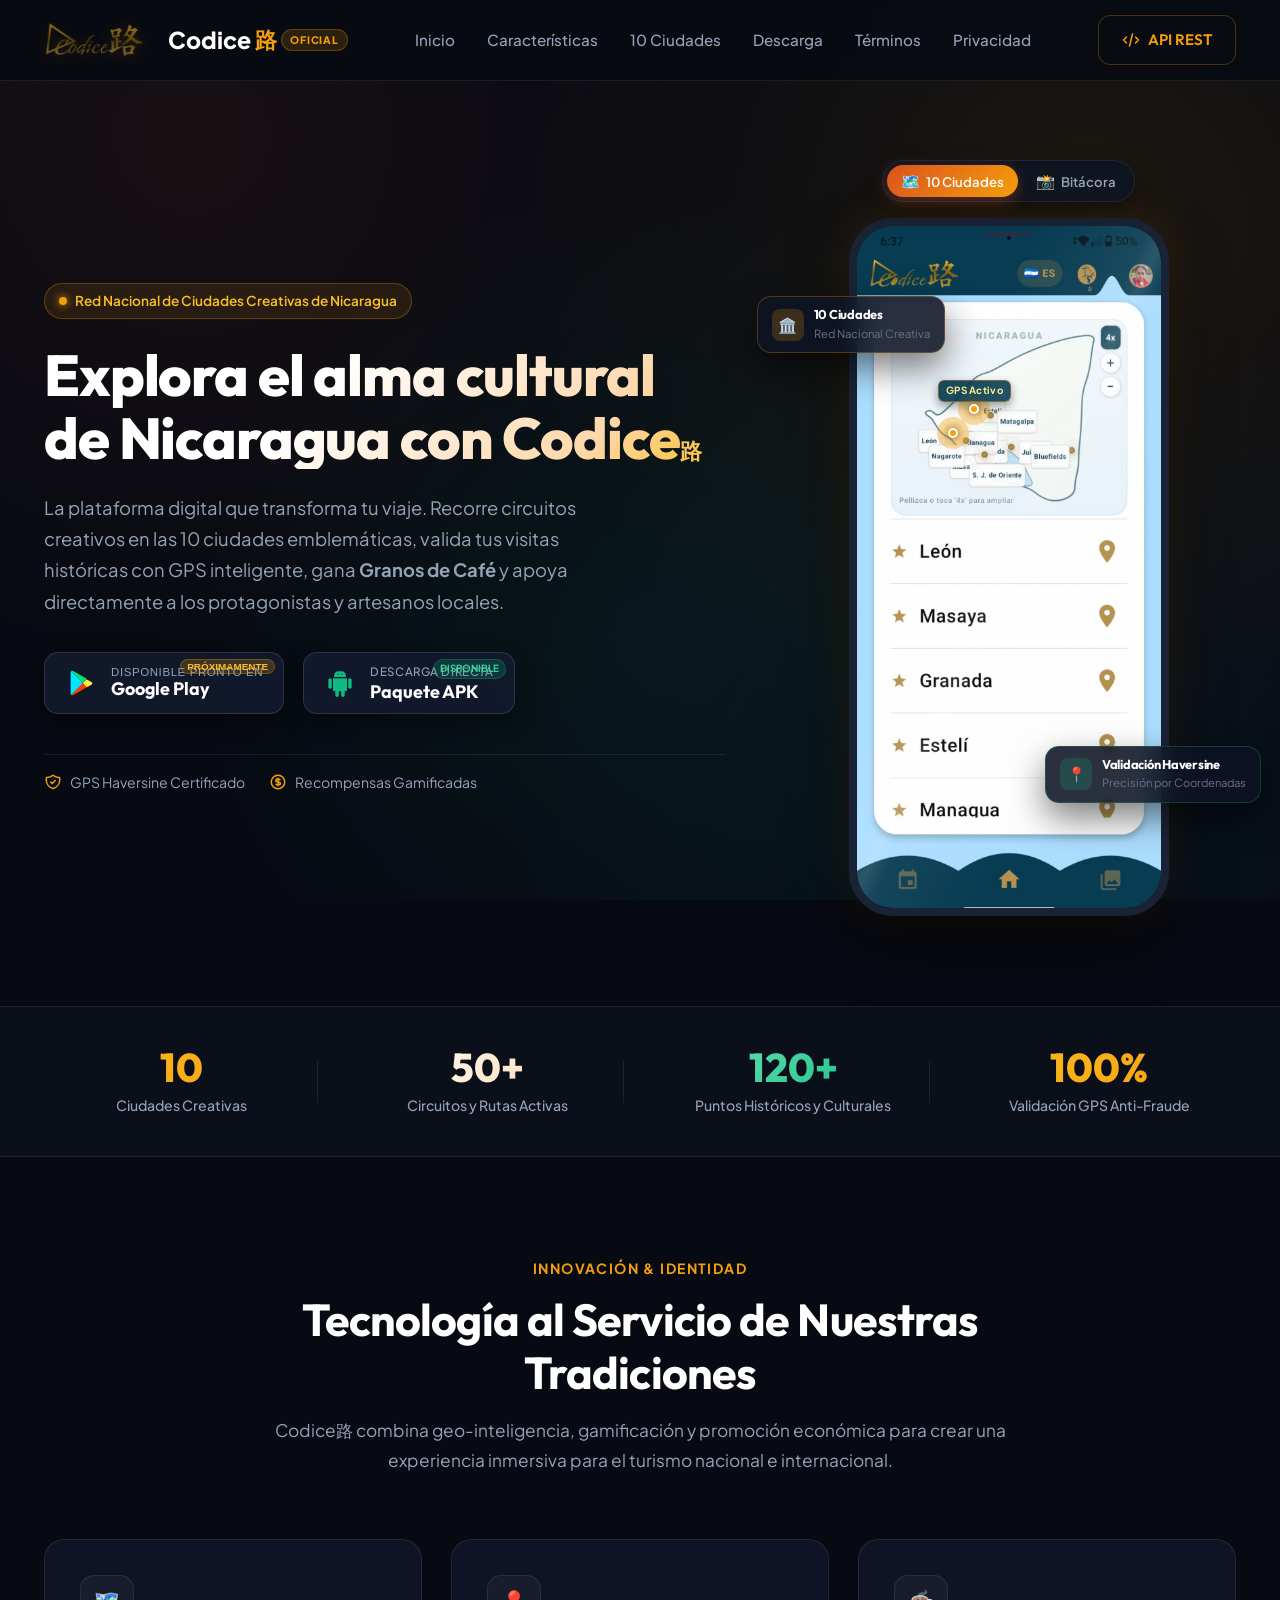
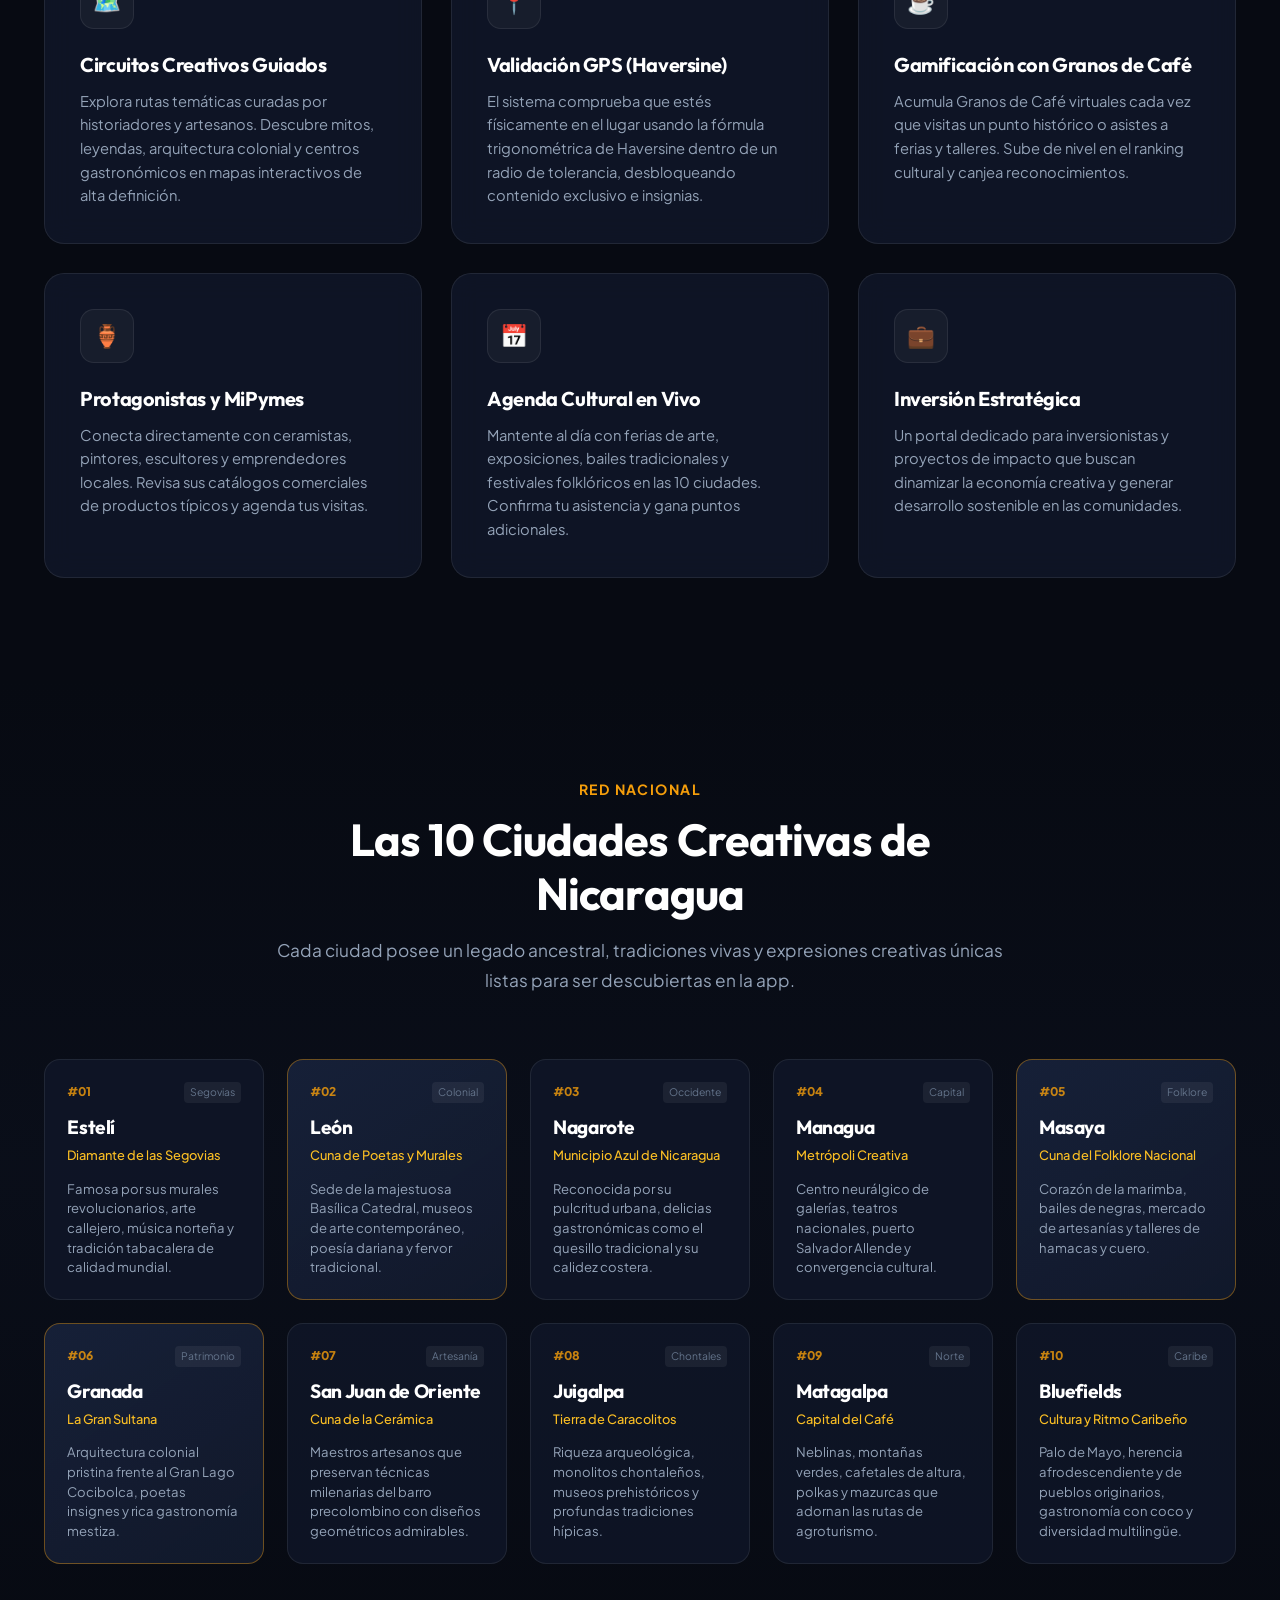
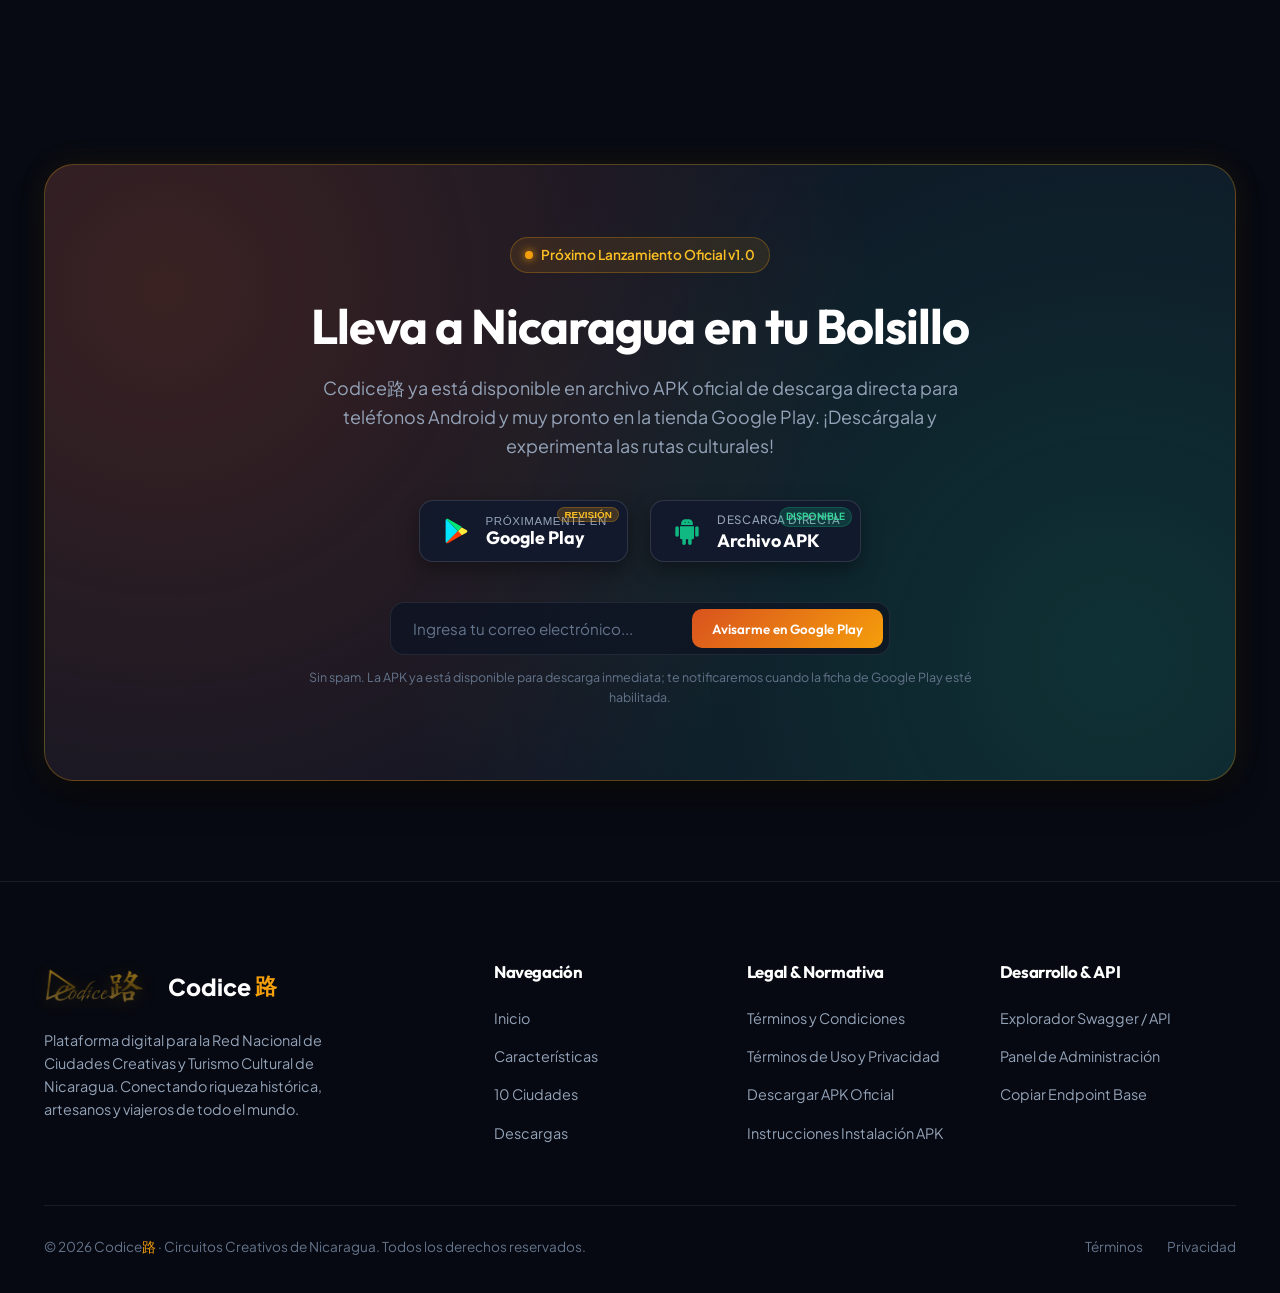
==== commit a65a6082: "feat(landing): actualizar mockup del smartphone con interfaz auténtica de la app e interactividad - " ====
--- a/landing_standalone.html
+++ b/landing_standalone.html
@@ -94,7 +94,7 @@
           </button>
 
           <!-- Botón APK Directo -->
-          <button class="store-btn apk-btn" data-open-modal="apkModal" id="btnHeroApk">
+          <a href="https://github.com/ader999/CodiceLuAppMovil/releases/latest/download/codise.apk" class="store-btn apk-btn" id="btnHeroApk" target="_blank" rel="noopener noreferrer" download="codise.apk">
             <div class="store-btn-icon">
               <!-- SVG Android Robot -->
               <svg width="28" height="28" viewBox="0 0 24 24" fill="none">
@@ -107,8 +107,8 @@
               <span class="store-btn-subtitle">Descarga directa</span>
               <span class="store-btn-title">Paquete APK</span>
             </div>
-            <span class="store-btn-badge">v1.0 RC</span>
-          </button>
+            <span class="store-btn-badge">Disponible</span>
+          </a>
         </div>
 
         <div class="hero-meta">
@@ -134,66 +134,56 @@
         </div>
 
         <div class="phone-mockup-wrapper">
+          <!-- Selector Interactivo de Pantallas -->
+          <div class="phone-view-switcher" id="phoneViewSwitcher" role="tablist" aria-label="Vistas de la aplicación">
+            <button class="switcher-btn active" data-view="map" role="tab" aria-selected="true" title="Ver pantalla de 10 Ciudades y Mapa">
+              <span class="switcher-icon">🗺️</span>
+              <span>10 Ciudades</span>
+            </button>
+            <button class="switcher-btn" data-view="feed" role="tab" aria-selected="false" title="Ver Bitácora de la Comunidad">
+              <span class="switcher-icon">📸</span>
+              <span>Bitácora</span>
+            </button>
+          </div>
+
           <div class="phone-mockup">
-            <div class="phone-notch">
-              <div class="phone-speaker"></div>
-              <div class="phone-camera"></div>
+            <!-- Altavoz y cámara frontal moderna punch-hole -->
+            <div class="phone-top-bar">
+              <div class="phone-speaker-slit"></div>
+              <div class="phone-punch-camera"></div>
             </div>
-            <div class="phone-screen">
-              <div class="mockup-app-header">
-                <div class="mockup-app-title">
-                  <span>Codice<span style="color:var(--accent-gold);">路</span></span>
+
+            <div class="phone-screen" id="phoneScreen">
+              <!-- Brillo/reflejo de cristal dinámico -->
+              <div class="phone-glass-glare"></div>
+
+              <!-- Vista 1: Mapa y 10 Ciudades Creativas -->
+              <div class="mockup-view-pane active" id="paneMap" data-pane="map">
+                <img src="static/img/app_mockup_map.png" alt="App Códice - Mapa de 10 Ciudades Creativas" class="mockup-screen-img" loading="eager">
+                <!-- Ping GPS Interactivo en Estelí -->
+                <div class="map-gps-marker marker-esteli" title="Estelí: Circuito Creativo Activo">
+                  <div class="marker-pulse"></div>
+                  <div class="marker-core"></div>
+                  <div class="marker-label">GPS Activo</div>
                 </div>
-                <div class="mockup-coffee-badge">
-                  <span>☕</span> 185 Granos
+                <!-- Ping GPS en León -->
+                <div class="map-gps-marker marker-leon" title="León: Ciudad Creativa">
+                  <div class="marker-pulse delay-1"></div>
+                  <div class="marker-core"></div>
                 </div>
+                <!-- Hotspot de navegación inferior hacia Feed -->
+                <div class="phone-touch-hotspot hotspot-to-feed" title="Toca para ver Bitácora" data-switch-to="feed"></div>
               </div>
 
-              <div class="mockup-map-card">
-                <div class="mockup-gps-ping">
-                  <div class="gps-circle"></div>
-                  <div class="gps-dot"></div>
+              <!-- Vista 2: Bitácora y Feed de la Comunidad -->
+              <div class="mockup-view-pane" id="paneFeed" data-pane="feed">
+                <img src="static/img/app_mockup_feed.png" alt="App Códice - Bitácora de Viaje y Comunidad" class="mockup-screen-img" loading="lazy">
+                <!-- Hotspot interactivo para los granos de café -->
+                <div class="feed-coffee-hotspot" id="feedCoffeeHotspot" title="Reaccionar con Granos de Café ☕">
+                  <span class="coffee-pop-particle">+1 ☕</span>
                 </div>
-                <div></div>
-                <div class="mockup-map-info">
-                  <span>📍 León · Ruta de Poesía</span>
-                  <span style="color:#10b981;">● En Rango GPS</span>
-                </div>
-              </div>
-
-              <div class="mockup-circuit-list">
-                <div class="mockup-circuit-item">
-                  <div class="mockup-item-left">
-                    <div class="mockup-item-icon">🎨</div>
-                    <div>
-                      <div class="mockup-item-name">Murales de Estelí</div>
-                      <div class="mockup-item-city">Circuito de las Artes</div>
-                    </div>
-                  </div>
-                  <span class="mockup-item-btn">+20 pts</span>
-                </div>
-
-                <div class="mockup-circuit-item">
-                  <div class="mockup-item-left">
-                    <div class="mockup-item-icon">🏺</div>
-                    <div>
-                      <div class="mockup-item-name">Cerámica Precolombina</div>
-                      <div class="mockup-item-city">San Juan de Oriente</div>
-                    </div>
-                  </div>
-                  <span class="mockup-item-btn">+25 pts</span>
-                </div>
-
-                <div class="mockup-circuit-item">
-                  <div class="mockup-item-left">
-                    <div class="mockup-item-icon">🎭</div>
-                    <div>
-                      <div class="mockup-item-name">Fiesta de los Agüizotes</div>
-                      <div class="mockup-item-city">Masaya · Tradición</div>
-                    </div>
-                  </div>
-                  <span class="mockup-item-btn">+30 pts</span>
-                </div>
+                <!-- Hotspot de navegación inferior hacia Mapa -->
+                <div class="phone-touch-hotspot hotspot-to-map" title="Toca para volver al Mapa" data-switch-to="map"></div>
               </div>
             </div>
           </div>
@@ -436,7 +426,7 @@
           </span>
           <h2 class="download-box-title">Lleva a Nicaragua en tu Bolsillo</h2>
           <p class="download-box-text">
-            Codice路 estará disponible en la tienda Google Play y en archivo APK de descarga directa para teléfonos Android. Sé el primero en experimentar las rutas culturales.
+            Codice路 ya está disponible en archivo APK oficial de descarga directa para teléfonos Android y muy pronto en la tienda Google Play. ¡Descárgala y experimenta las rutas culturales!
           </p>
 
           <div class="download-buttons-center">
@@ -458,7 +448,8 @@
             </button>
 
             <!-- Botón APK Directo -->
-            <button class="store-btn apk-btn" data-open-modal="apkModal">
+            <a href="https://github.com/ader999/CodiceLuAppMovil/releases/latest/download/codise.apk"
+               class="store-btn apk-btn" id="btnCtaApk" target="_blank" rel="noopener noreferrer" download="codise.apk">
               <div class="store-btn-icon">
                 <svg width="28" height="28" viewBox="0 0 24 24" fill="none">
                   <path d="M6 18c0 .55.45 1 1 1h1v3.5c0 .83.67 1.5 1.5 1.5s1.5-.67 1.5-1.5V19h2v3.5c0 .83.67 1.5 1.5 1.5s1.5-.67 1.5-1.5V19h1c.55 0 1-.45 1-1V8H6v10z" fill="#10b981"/>
@@ -470,16 +461,16 @@
                 <span class="store-btn-subtitle">Descarga directa</span>
                 <span class="store-btn-title">Archivo APK</span>
               </div>
-              <span class="store-btn-badge">v1.0 RC</span>
-            </button>
+              <span class="store-btn-badge">Disponible</span>
+            </a>
           </div>
 
           <!-- Formulario de Alerta de Lanzamiento -->
           <form class="notify-form">
             <input type="email" class="notify-input" placeholder="Ingresa tu correo electrónico..." required>
-            <button type="submit" class="notify-btn">Notificarme al Lanzar</button>
+            <button type="submit" class="notify-btn">Avisarme en Google Play</button>
           </form>
-          <p class="notify-note">Sin spam. Solo te escribiremos cuando el archivo APK y la ficha de Google Play estén disponibles.</p>
+          <p class="notify-note">Sin spam. La APK ya está disponible para descarga inmediata; te notificaremos cuando la ficha de Google Play esté habilitada.</p>
         </div>
       </div>
     </div>
@@ -514,7 +505,8 @@
           <ul class="footer-links">
             <li><a href="#terminos" data-open-modal="legalModal" data-target-tab="terminosApp">Términos y Condiciones</a></li>
             <li><a href="#privacidad" data-open-modal="legalModal" data-target-tab="privacidadApp">Términos de Uso y Privacidad</a></li>
-            <li><a href="#" data-open-modal="apkModal">Política de Descarga APK</a></li>
+            <li><a href="https://github.com/ader999/CodiceLuAppMovil/releases/latest/download/codise.apk" target="_blank" rel="noopener noreferrer" download="codise.apk">Descargar APK Oficial</a></li>
+            <li><a href="#" data-open-modal="apkModal">Instrucciones Instalación APK</a></li>
           </ul>
         </div>
 
@@ -589,7 +581,7 @@
     </div>
   </div>
 
-  <!-- 2. Modal Descarga APK Directo (Próximamente) -->
+  <!-- 2. Modal Descarga APK Directo -->
   <div class="modal-backdrop" id="apkModal">
     <div class="modal-container">
       <div class="modal-header">
@@ -602,34 +594,48 @@
           </div>
           <div>
             <h3 class="modal-title">Descarga Directa de APK</h3>
-            <span class="legal-badge" style="background:rgba(16,185,129,0.15); color:#34d399; border-color:var(--glass-border-emerald); margin:0;">Versión v1.0.0 (Release Candidate)</span>
+            <span class="legal-badge" style="background:rgba(16,185,129,0.15); color:#34d399; border-color:var(--glass-border-emerald); margin:0;">Versión Oficial • Último Release</span>
           </div>
         </div>
         <button class="modal-close-btn" data-close-modal>&times;</button>
       </div>
       <div class="modal-body">
         <p style="font-size:1.05rem; color:#f1f5f9; margin-bottom:1rem;">
-          <strong>Compilación de producción en proceso</strong>
+          <strong>Descarga e instalación de la aplicación Codice路</strong>
         </p>
         <p>
-          El paquete instalable <code>.apk</code> oficial de Codice路 está finalizando su suite de compilación segura y pruebas de integración con el backend Django.
+          Obtén siempre la versión más reciente del paquete <code>codise.apk</code> compilado oficialmente desde el repositorio GitHub.
         </p>
+
+        <div style="text-align: center; margin: 1.5rem 0;">
+          <a href="https://github.com/ader999/CodiceLuAppMovil/releases/latest/download/codise.apk"
+             class="btn btn-primary"
+             style="display:inline-flex; align-items:center; justify-content:center; gap:10px; font-weight:700; font-size:1rem; padding:13px 26px; background:linear-gradient(135deg,#059669,#10b981); color:#ffffff; text-decoration:none; border-radius:12px; box-shadow:0 8px 20px rgba(16,185,129,0.35); transition:all 0.2s ease;"
+             download="codise.apk" target="_blank" rel="noopener noreferrer">
+            <svg width="20" height="20" fill="none" stroke="currentColor" viewBox="0 0 24 24">
+              <path stroke-linecap="round" stroke-linejoin="round" stroke-width="2.2" d="M4 16v1a3 3 0 003 3h10a3 3 0 003-3v-1m-4-4l-4 4m0 0l-4-4m4 4V4"/>
+            </svg>
+            Descargar codise.apk (Última Versión)
+          </a>
+        </div>
+
         <ul style="margin-left:1.5rem; margin-bottom:1.5rem; color:var(--text-muted);">
-          <li>Paquete firmado con SHA-256 para integridad de la aplicación.</li>
+          <li><strong>Actualizaciones continuas:</strong> Este enlace descarga en todo momento el paquete de producción más reciente.</li>
+          <li>Paquete firmado y verificado para la integridad de la aplicación.</li>
           <li>Optimizado para Android 8.0 Oreo en adelante.</li>
-          <li>Soporte de geolocalización GPS de precisión e inicio de sesión con Google.</li>
+          <li>Soporte de geolocalización GPS de precisión e integración con backend Django.</li>
         </ul>
-        <div style="background:rgba(16,185,129,0.08); border:1px solid var(--glass-border-emerald); padding:1rem; border-radius:12px;">
-          <h5 style="color:#34d399; margin-bottom:0.3rem;">Acceso anticipado a la APK:</h5>
-          <p style="font-size:0.88rem; margin:0;">
-            Suscríbete con tu correo y recibirás el enlace de descarga directa en cuanto se publique el archivo binario oficial.
-          </p>
-        </div>
-
-        <form class="notify-form" style="margin-top:1.5rem;">
-          <input type="email" class="notify-input" placeholder="Tu correo electrónico..." required>
-          <button type="submit" class="notify-btn" style="background:linear-gradient(135deg,#059669,#10b981);">Registrar para APK</button>
-        </form>
+
+        <div
+          style="background:rgba(16,185,129,0.08); border:1px solid var(--glass-border-emerald); padding:1.1rem; border-radius:12px;">
+          <h5 style="color:#34d399; margin-bottom:0.4rem; font-size:0.95rem;">Instrucciones para instalar en Android:</h5>
+          <ol style="margin-left:1.2rem; margin-bottom:0; font-size:0.88rem; color:var(--text-muted); line-height:1.6;">
+            <li>Presiona el botón <em>Descargar codise.apk</em> para bajar el archivo instalable.</li>
+            <li>Al finalizar la descarga, pulsa la notificación o ubica el archivo en tu carpeta <em>Descargas</em>.</li>
+            <li>Si el sistema lo solicita, activa el permiso para instalar aplicaciones desde esta fuente o navegador.</li>
+            <li>Completa la instalación y disfruta de Codice路.</li>
+          </ol>
+        </div>
       </div>
       <div class="modal-footer">
         <button class="btn btn-secondary" data-close-modal>Cerrar</button>
--- a/static/css/landing.css
+++ b/static/css/landing.css
@@ -353,6 +353,7 @@
   background: rgba(18, 26, 45, 0.95);
   border: 1px solid rgba(255, 255, 255, 0.12);
   color: #ffffff;
+  text-decoration: none;
   cursor: pointer;
   transition: all var(--transition-smooth);
   position: relative;
@@ -375,6 +376,8 @@
 .store-btn:hover {
   transform: translateY(-3px);
   border-color: var(--accent-gold);
+  color: #ffffff;
+  text-decoration: none;
   box-shadow: 0 12px 28px -5px rgba(245, 158, 11, 0.25);
 }
 
@@ -471,205 +474,305 @@
 .phone-mockup-wrapper {
   position: relative;
   width: 100%;
-  max-width: 330px;
-}
-
+  max-width: 320px;
+  display: flex;
+  flex-direction: column;
+  align-items: center;
+  gap: 16px;
+}
+
+/* Selector Interactivo de Pantallas */
+.phone-view-switcher {
+  display: inline-flex;
+  background: rgba(14, 20, 36, 0.85);
+  border: 1px solid var(--glass-border);
+  border-radius: 999px;
+  padding: 4px;
+  gap: 4px;
+  backdrop-filter: blur(16px);
+  -webkit-backdrop-filter: blur(16px);
+  box-shadow: 0 10px 25px -5px rgba(0, 0, 0, 0.5);
+  z-index: 8;
+}
+
+.switcher-btn {
+  background: transparent;
+  border: none;
+  color: var(--text-muted);
+  font-size: 0.82rem;
+  font-weight: 600;
+  padding: 6px 14px;
+  border-radius: 999px;
+  cursor: pointer;
+  display: inline-flex;
+  align-items: center;
+  gap: 6px;
+  transition: all 0.3s cubic-bezier(0.4, 0, 0.2, 1);
+  font-family: inherit;
+}
+
+.switcher-btn:hover {
+  color: #ffffff;
+  background: rgba(255, 255, 255, 0.06);
+}
+
+.switcher-btn.active {
+  background: linear-gradient(135deg, var(--primary-terracotta) 0%, var(--accent-gold) 100%);
+  color: #ffffff;
+  box-shadow: 0 4px 14px rgba(217, 83, 30, 0.4);
+}
+
+.switcher-icon {
+  font-size: 0.95rem;
+}
+
+/* Chasis / Cuerpo del Teléfono */
 .phone-mockup {
   position: relative;
   width: 100%;
-  aspect-ratio: 9/19;
-  border-radius: 46px;
-  background: #0b1120;
-  border: 7px solid #222f4b;
+  aspect-ratio: 449 / 980;
+  border-radius: 44px;
+  background: #090d16;
+  border: 8px solid #1a2336;
   box-shadow: 
-    0 25px 60px -15px rgba(0, 0, 0, 0.8),
-    0 0 50px -10px rgba(245, 158, 11, 0.15),
-    inset 0 0 12px rgba(255, 255, 255, 0.05);
+    0 25px 70px -15px rgba(0, 0, 0, 0.85),
+    0 0 50px -10px rgba(245, 158, 11, 0.2),
+    inset 0 0 4px 1px rgba(255, 255, 255, 0.15);
   overflow: hidden;
   display: flex;
   flex-direction: column;
 }
 
-.phone-notch {
-  width: 120px;
-  height: 22px;
-  background: #222f4b;
-  margin: 0 auto;
-  border-radius: 0 0 14px 14px;
+/* Barra superior minimalista */
+.phone-top-bar {
+  position: absolute;
+  top: 0;
+  left: 0;
+  right: 0;
+  height: 24px;
   display: flex;
   align-items: center;
   justify-content: center;
-  gap: 8px;
+  z-index: 20;
+  pointer-events: none;
+}
+
+.phone-speaker-slit {
+  position: absolute;
+  top: 6px;
+  width: 48px;
+  height: 3.5px;
+  background: #222f47;
+  border-radius: 4px;
+}
+
+.phone-punch-camera {
+  position: absolute;
+  top: 8px;
+  width: 8px;
+  height: 8px;
+  border-radius: 50%;
+  background: #080d1a;
+  border: 1px solid rgba(255, 255, 255, 0.15);
+  box-shadow: inset 0 0 2px #0284c7;
+}
+
+/* Pantalla del Teléfono */
+.phone-screen {
+  position: relative;
+  width: 100%;
+  height: 100%;
+  background: #083c52;
+  overflow: hidden;
+  border-radius: 36px;
+}
+
+/* Reflejo de cristal dinámico */
+.phone-glass-glare {
+  position: absolute;
+  top: 0;
+  left: -50%;
+  width: 200%;
+  height: 100%;
+  background: linear-gradient(
+    115deg,
+    transparent 35%,
+    rgba(255, 255, 255, 0.07) 48%,
+    rgba(255, 255, 255, 0.14) 50%,
+    rgba(255, 255, 255, 0.05) 52%,
+    transparent 65%
+  );
+  pointer-events: none;
+  z-index: 15;
+  transition: transform 0.6s ease;
+}
+
+.phone-mockup:hover .phone-glass-glare {
+  transform: translateX(15%);
+}
+
+/* Vistas / Pantallas internas */
+.mockup-view-pane {
+  position: absolute;
+  inset: 0;
+  width: 100%;
+  height: 100%;
+  opacity: 0;
+  visibility: hidden;
+  transform: scale(0.97);
+  transition: opacity 0.4s ease, transform 0.4s ease, visibility 0.4s ease;
+}
+
+.mockup-view-pane.active {
+  opacity: 1;
+  visibility: visible;
+  transform: scale(1);
+}
+
+.mockup-screen-img {
+  width: 100%;
+  height: 100%;
+  object-fit: cover;
+  object-position: top center;
+  display: block;
+  user-select: none;
+  -webkit-user-drag: none;
+}
+
+/* Marcadores de Radar GPS sobre el Mapa */
+.map-gps-marker {
+  position: absolute;
+  transform: translate(-50%, -50%);
+  display: flex;
+  align-items: center;
+  justify-content: center;
+  pointer-events: none;
   z-index: 10;
 }
 
-.phone-speaker {
-  width: 45px;
-  height: 4px;
-  border-radius: 4px;
-  background: #334155;
-}
-
-.phone-camera {
-  width: 6px;
-  height: 6px;
-  border-radius: 50%;
-  background: #0284c7;
-}
-
-.phone-screen {
-  flex: 1;
-  padding: 16px;
-  display: flex;
-  flex-direction: column;
-  background: linear-gradient(180deg, #0f172a 0%, #070a12 100%);
-  gap: 12px;
-  position: relative;
-}
-
-.mockup-app-header {
-  display: flex;
-  justify-content: space-between;
-  align-items: center;
-}
-
-.mockup-app-title {
-  font-size: 0.95rem;
-  font-weight: 700;
-  color: #ffffff;
-  display: flex;
-  align-items: center;
-  gap: 6px;
-}
-
-.mockup-coffee-badge {
-  display: inline-flex;
-  align-items: center;
-  gap: 4px;
-  background: rgba(245, 158, 11, 0.18);
-  border: 1px solid var(--glass-border-gold);
-  color: var(--accent-gold-light);
-  font-size: 0.72rem;
-  font-weight: 700;
-  padding: 3px 8px;
-  border-radius: 999px;
-}
-
-.mockup-map-card {
-  background: #1e293b;
-  border-radius: 16px;
-  padding: 12px;
-  border: 1px solid var(--glass-border);
-  position: relative;
-  overflow: hidden;
-  height: 155px;
-  display: flex;
-  flex-direction: column;
-  justify-content: space-between;
-  background-image: 
-    radial-gradient(#334155 1.5px, transparent 1.5px),
-    linear-gradient(135deg, rgba(217, 83, 30, 0.25) 0%, rgba(14, 165, 233, 0.2) 100%);
-  background-size: 14px 14px, 100% 100%;
-}
-
-.mockup-gps-ping {
-  position: absolute;
-  top: 45%;
-  left: 48%;
-  transform: translate(-50%, -50%);
-  display: flex;
-  align-items: center;
-  justify-content: center;
-}
-
-.gps-circle {
-  width: 24px;
-  height: 24px;
-  border-radius: 50%;
-  background: rgba(245, 158, 11, 0.25);
-  animation: ripple 2s infinite;
-  position: absolute;
-}
-
-.gps-dot {
+.marker-esteli {
+  left: 38.7%;
+  top: 26.8%;
+}
+
+.marker-leon {
+  left: 31.8%;
+  top: 30.3%;
+}
+
+.marker-core {
   width: 10px;
   height: 10px;
   border-radius: 50%;
   background: var(--accent-gold);
-  box-shadow: 0 0 10px var(--accent-gold);
+  border: 2px solid #ffffff;
+  box-shadow: 0 0 12px var(--accent-gold), 0 0 6px rgba(0, 0, 0, 0.5);
+  position: relative;
   z-index: 2;
 }
 
-@keyframes ripple {
-  0% { transform: scale(0.6); opacity: 1; }
-  100% { transform: scale(2.4); opacity: 0; }
-}
-
-.mockup-map-info {
-  background: rgba(15, 23, 42, 0.85);
-  backdrop-filter: blur(8px);
-  padding: 6px 10px;
+.marker-pulse {
+  position: absolute;
+  width: 32px;
+  height: 32px;
+  border-radius: 50%;
+  background: rgba(245, 158, 11, 0.35);
+  animation: gps-radar-pulse 2.2s cubic-bezier(0.2, 0.8, 0.2, 1) infinite;
+}
+
+.marker-pulse.delay-1 {
+  animation-delay: 1.1s;
+}
+
+.marker-label {
+  position: absolute;
+  top: -24px;
+  background: rgba(8, 60, 82, 0.92);
+  color: #fef08a;
+  font-size: 0.62rem;
+  font-weight: 700;
+  padding: 2px 7px;
+  border-radius: 6px;
+  border: 1px solid rgba(245, 158, 11, 0.4);
+  white-space: nowrap;
+  box-shadow: 0 4px 10px rgba(0, 0, 0, 0.4);
+  pointer-events: auto;
+  letter-spacing: 0.3px;
+}
+
+@keyframes gps-radar-pulse {
+  0% {
+    transform: scale(0.3);
+    opacity: 0.9;
+  }
+  100% {
+    transform: scale(2.5);
+    opacity: 0;
+  }
+}
+
+/* Hotspots táctiles interactivos en el teléfono */
+.phone-touch-hotspot {
+  position: absolute;
+  bottom: 0;
+  height: 8%;
+  cursor: pointer;
+  z-index: 12;
+  transition: background 0.2s ease;
+}
+
+.hotspot-to-feed {
+  right: 0;
+  width: 38%;
+}
+
+.hotspot-to-map {
+  left: 0;
+  width: 62%;
+}
+
+.phone-touch-hotspot:hover {
+  background: rgba(255, 255, 255, 0.08);
+}
+
+/* Microinteracción de Café en el Feed */
+.feed-coffee-hotspot {
+  position: absolute;
+  top: 57.5%;
+  left: 9%;
+  width: 18%;
+  height: 4.5%;
+  cursor: pointer;
+  z-index: 12;
   border-radius: 8px;
-  border: 1px solid rgba(255, 255, 255, 0.1);
-  font-size: 0.7rem;
-  color: #e2e8f0;
-  display: flex;
-  justify-content: space-between;
-  align-items: center;
-}
-
-.mockup-circuit-list {
-  display: flex;
-  flex-direction: column;
-  gap: 8px;
-}
-
-.mockup-circuit-item {
-  background: rgba(30, 41, 59, 0.6);
-  border: 1px solid var(--glass-border);
-  border-radius: 10px;
-  padding: 8px 10px;
-  display: flex;
-  align-items: center;
-  justify-content: space-between;
-}
-
-.mockup-item-left {
-  display: flex;
-  align-items: center;
-  gap: 8px;
-}
-
-.mockup-item-icon {
-  width: 26px;
-  height: 26px;
-  border-radius: 6px;
-  background: rgba(217, 83, 30, 0.2);
-  color: var(--primary-terracotta);
   display: flex;
   align-items: center;
   justify-content: center;
-  font-size: 0.75rem;
-}
-
-.mockup-item-name {
+}
+
+.feed-coffee-hotspot:hover {
+  background: rgba(245, 158, 11, 0.15);
+}
+
+.coffee-pop-particle {
+  position: absolute;
+  top: -12px;
+  left: 50%;
+  transform: translateX(-50%) translateY(0) scale(0);
+  background: var(--accent-gold);
+  color: #083c52;
+  font-weight: 800;
   font-size: 0.72rem;
-  font-weight: 600;
-  color: #ffffff;
-}
-
-.mockup-item-city {
-  font-size: 0.62rem;
-  color: var(--text-dim);
-}
-
-.mockup-item-btn {
-  font-size: 0.62rem;
-  background: var(--accent-emerald);
-  color: #ffffff;
-  padding: 3px 8px;
-  border-radius: 6px;
-  font-weight: 600;
+  padding: 2px 6px;
+  border-radius: 999px;
+  opacity: 0;
+  pointer-events: none;
+  transition: all 0.5s cubic-bezier(0.175, 0.885, 0.32, 1.275);
+}
+
+.coffee-pop-particle.pop {
+  transform: translateX(-50%) translateY(-24px) scale(1.1);
+  opacity: 1;
 }
 
 /* Tarjetas Flotantes Alrededor del Mockup */
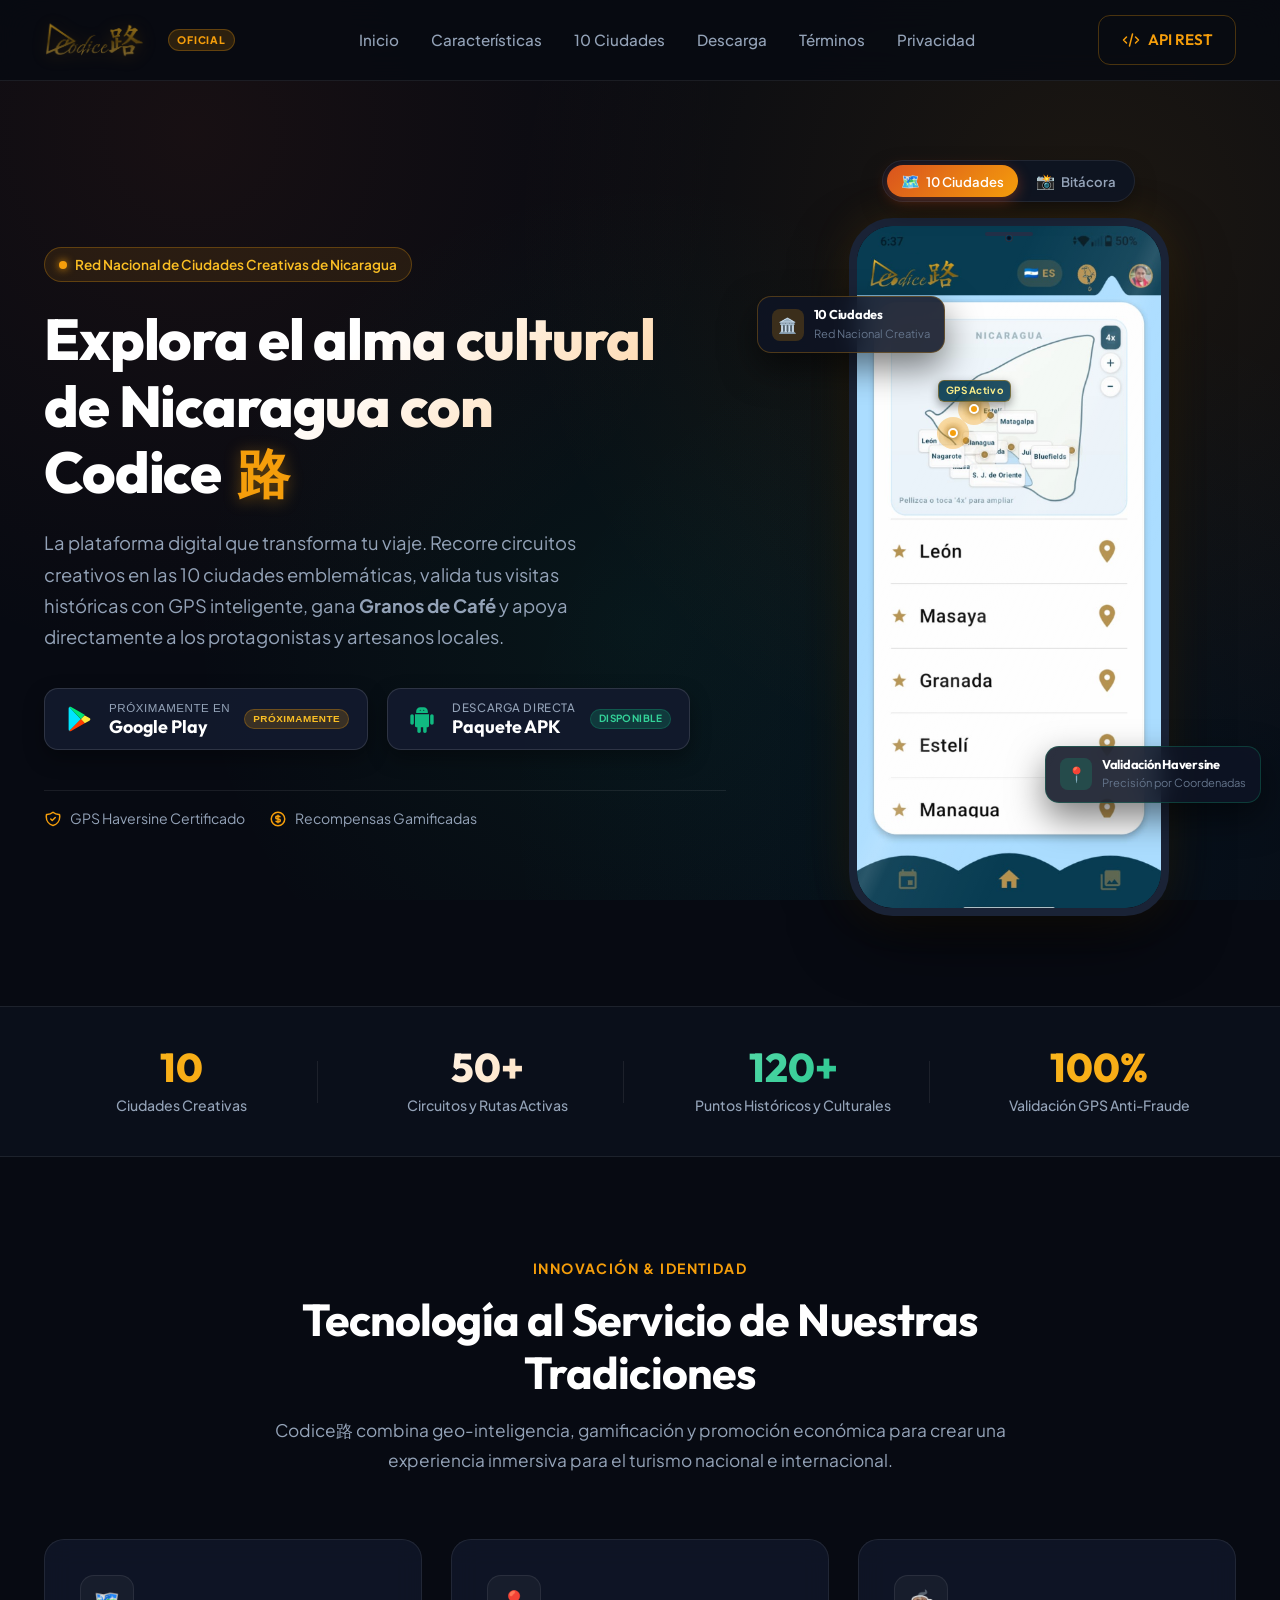
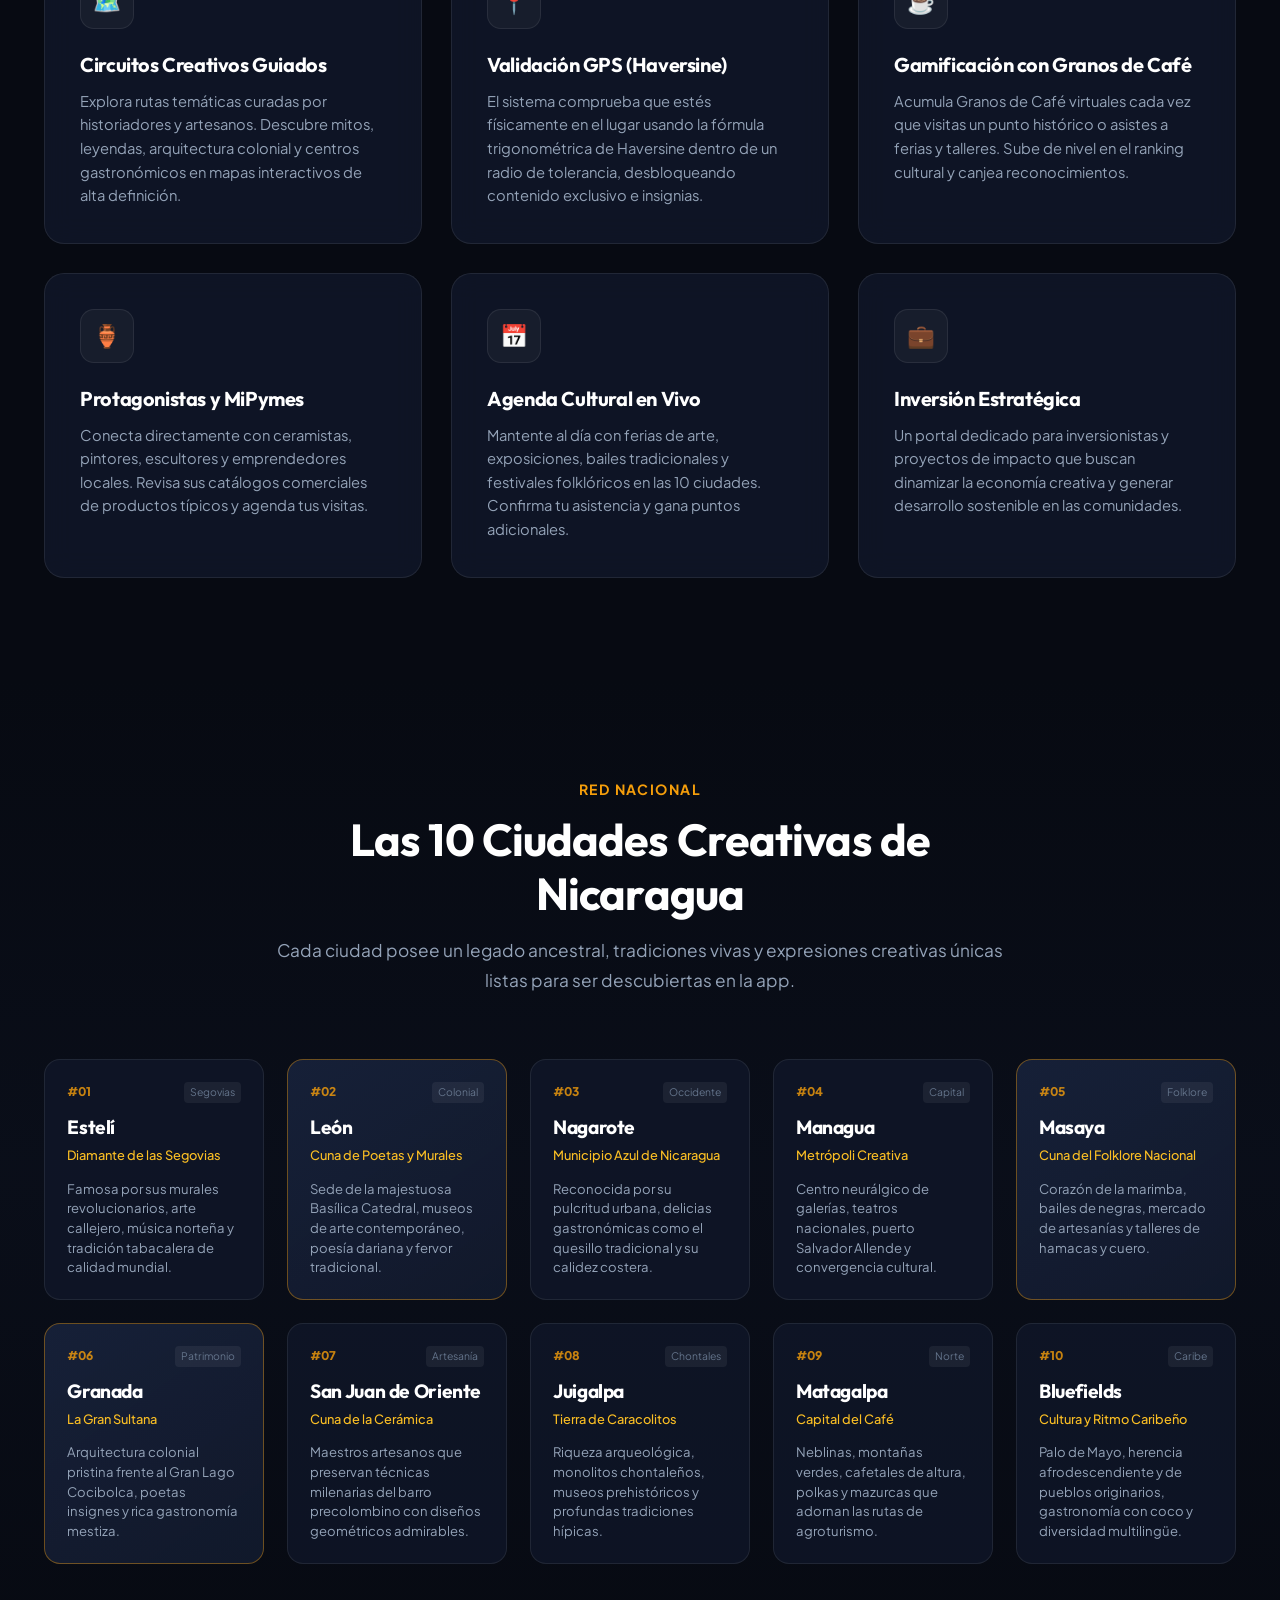
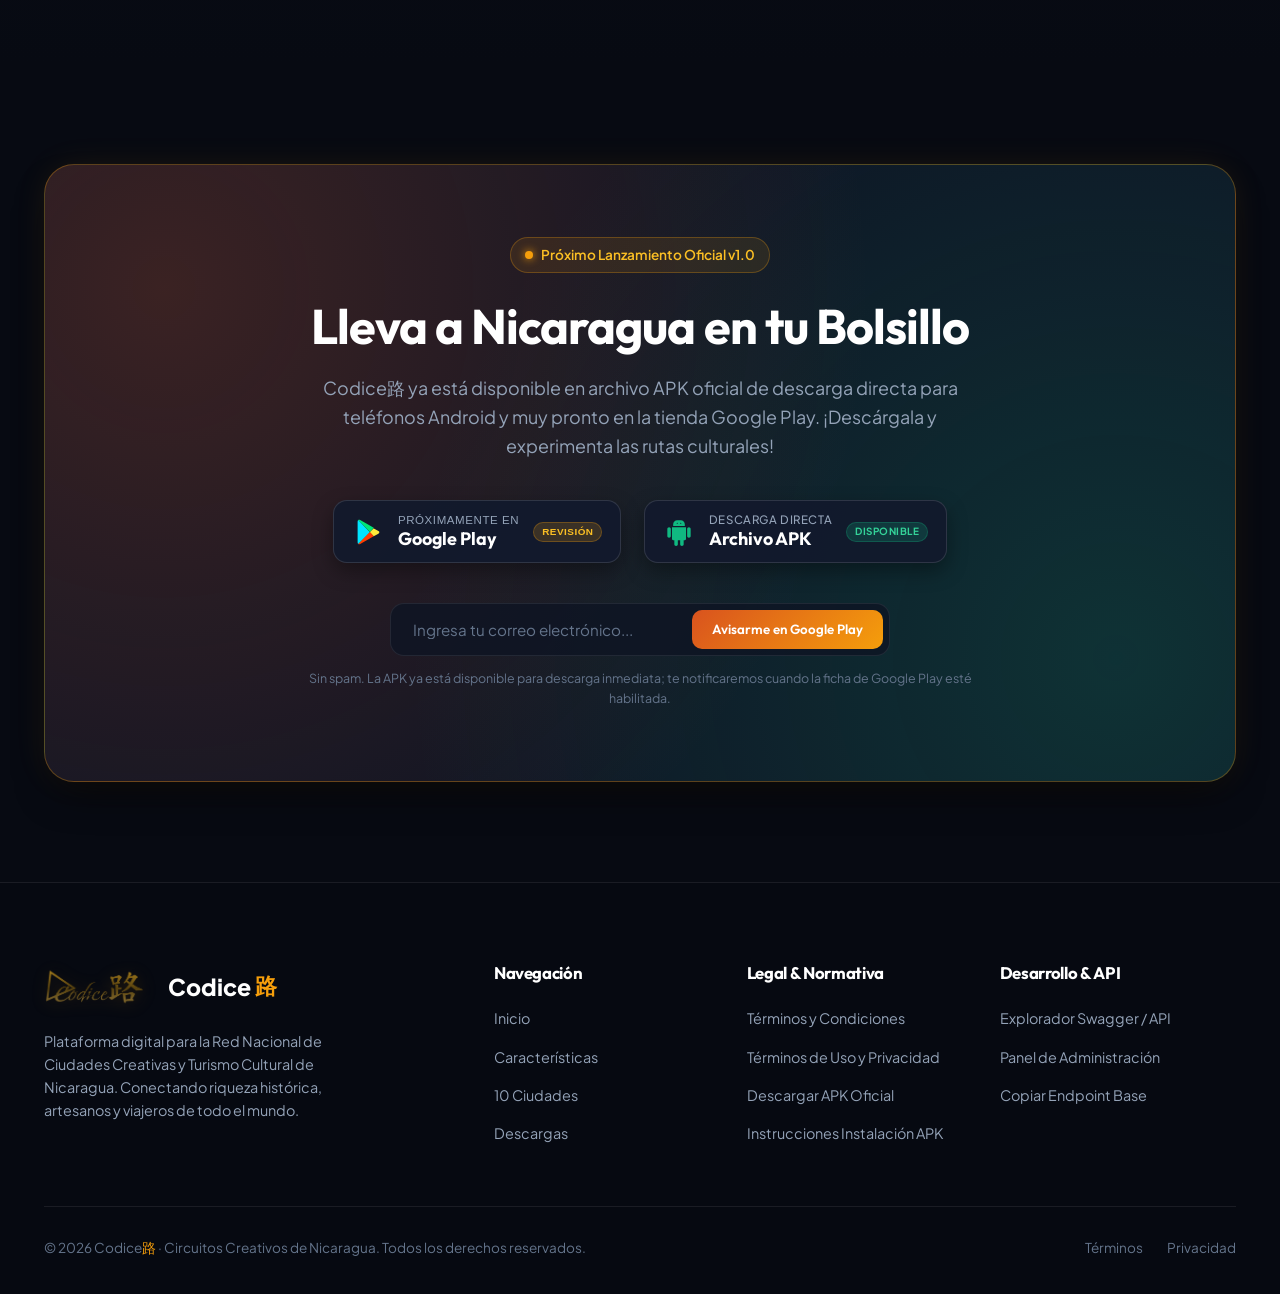
==== commit ee486be4: "fix(landing): corregir texto sobrepuesto en botones de descarga y salto de línea de Codice 路" ====
--- a/landing_standalone.html
+++ b/landing_standalone.html
@@ -30,7 +30,6 @@
       <a href="#" class="brand-wrapper" title="Codice路 Inicio">
         <img src="static/img/logocodicelu.png" alt="Logo Codice路" class="brand-logo-img">
         <div class="brand-name">
-          Codice<span class="brand-kanji">路</span>
           <span class="brand-badge">Oficial</span>
         </div>
       </a>
@@ -66,7 +65,7 @@
         </div>
         
         <h1 class="hero-title">
-          Explora el alma cultural de Nicaragua con Codice<span class="brand-kanji">路</span>
+          Explora el alma cultural de Nicaragua con <span class="hero-brand-nowrap">Codice <span class="brand-kanji">路</span></span>
         </h1>
         
         <p class="hero-description">
@@ -87,7 +86,7 @@
               </svg>
             </div>
             <div class="store-btn-text">
-              <span class="store-btn-subtitle">Disponible pronto en</span>
+              <span class="store-btn-subtitle">Próximamente en</span>
               <span class="store-btn-title">Google Play</span>
             </div>
             <span class="store-btn-badge">Próximamente</span>
--- a/static/css/landing.css
+++ b/static/css/landing.css
@@ -321,11 +321,26 @@
 .hero-title {
   font-size: clamp(2.4rem, 4.5vw, 3.8rem);
   font-weight: 800;
-  line-height: 1.1;
+  line-height: 1.15;
   margin-bottom: 1.4rem;
   background: linear-gradient(135deg, #ffffff 40%, #fed7aa 80%, #fbbf24 100%);
   -webkit-background-clip: text;
   -webkit-text-fill-color: transparent;
+}
+
+.hero-brand-nowrap {
+  display: inline-block;
+  white-space: nowrap;
+}
+
+.hero-title .brand-kanji {
+  font-size: 0.92em;
+  display: inline-block;
+  margin-left: 0.12em;
+  color: var(--accent-gold);
+  -webkit-text-fill-color: var(--accent-gold);
+  vertical-align: baseline;
+  filter: drop-shadow(0 2px 8px rgba(245, 158, 11, 0.4));
 }
 
 .hero-description {
@@ -345,10 +360,10 @@
 
 /* Botones Oficiales de Tienda y APK */
 .store-btn {
-  display: flex;
+  display: inline-flex;
   align-items: center;
   gap: 14px;
-  padding: 10px 20px;
+  padding: 12px 18px;
   border-radius: 14px;
   background: rgba(18, 26, 45, 0.95);
   border: 1px solid rgba(255, 255, 255, 0.12);
@@ -359,6 +374,7 @@
   position: relative;
   overflow: hidden;
   box-shadow: 0 8px 20px rgba(0, 0, 0, 0.35);
+  min-width: 230px;
 }
 
 .store-btn::before {
@@ -371,6 +387,7 @@
   background: linear-gradient(135deg, rgba(245, 158, 11, 0.15), transparent 70%);
   opacity: 0;
   transition: opacity var(--transition-fast);
+  pointer-events: none;
 }
 
 .store-btn:hover {
@@ -398,6 +415,7 @@
   display: flex;
   flex-direction: column;
   text-align: left;
+  flex: 1 1 auto;
 }
 
 .store-btn-subtitle {
@@ -406,6 +424,7 @@
   color: var(--text-muted);
   letter-spacing: 0.05em;
   font-weight: 500;
+  line-height: 1.3;
 }
 
 .store-btn-title {
@@ -417,17 +436,27 @@
 }
 
 .store-btn-badge {
-  position: absolute;
-  top: 6px;
-  right: 8px;
+  margin-left: auto;
+  align-self: center;
+  flex-shrink: 0;
   font-size: 0.62rem;
   font-weight: 700;
   text-transform: uppercase;
-  background: rgba(245, 158, 11, 0.2);
+  letter-spacing: 0.05em;
+  background: rgba(245, 158, 11, 0.18);
   color: var(--accent-gold-light);
   border: 1px solid var(--glass-border-gold);
-  padding: 1px 6px;
+  padding: 3px 8px;
   border-radius: 999px;
+  white-space: nowrap;
+  line-height: 1.2;
+  transition: all var(--transition-fast);
+}
+
+.store-btn:hover .store-btn-badge {
+  background: rgba(245, 158, 11, 0.28);
+  border-color: var(--accent-gold);
+  box-shadow: 0 0 10px rgba(245, 158, 11, 0.25);
 }
 
 .store-btn.apk-btn:hover {
@@ -439,6 +468,12 @@
   background: rgba(16, 185, 129, 0.2);
   color: #34d399;
   border-color: var(--glass-border-emerald);
+}
+
+.store-btn.apk-btn:hover .store-btn-badge {
+  background: rgba(16, 185, 129, 0.3);
+  border-color: var(--accent-emerald);
+  box-shadow: 0 0 10px rgba(16, 185, 129, 0.25);
 }
 
 .hero-meta {
@@ -1604,3 +1639,18 @@
     display: none;
   }
 }
+
+@media (max-width: 640px) {
+  .hero-cta-group,
+  .download-buttons-center {
+    flex-direction: column;
+    align-items: stretch;
+    width: 100%;
+  }
+
+  .store-btn {
+    width: 100%;
+    min-width: 0;
+  }
+}
+
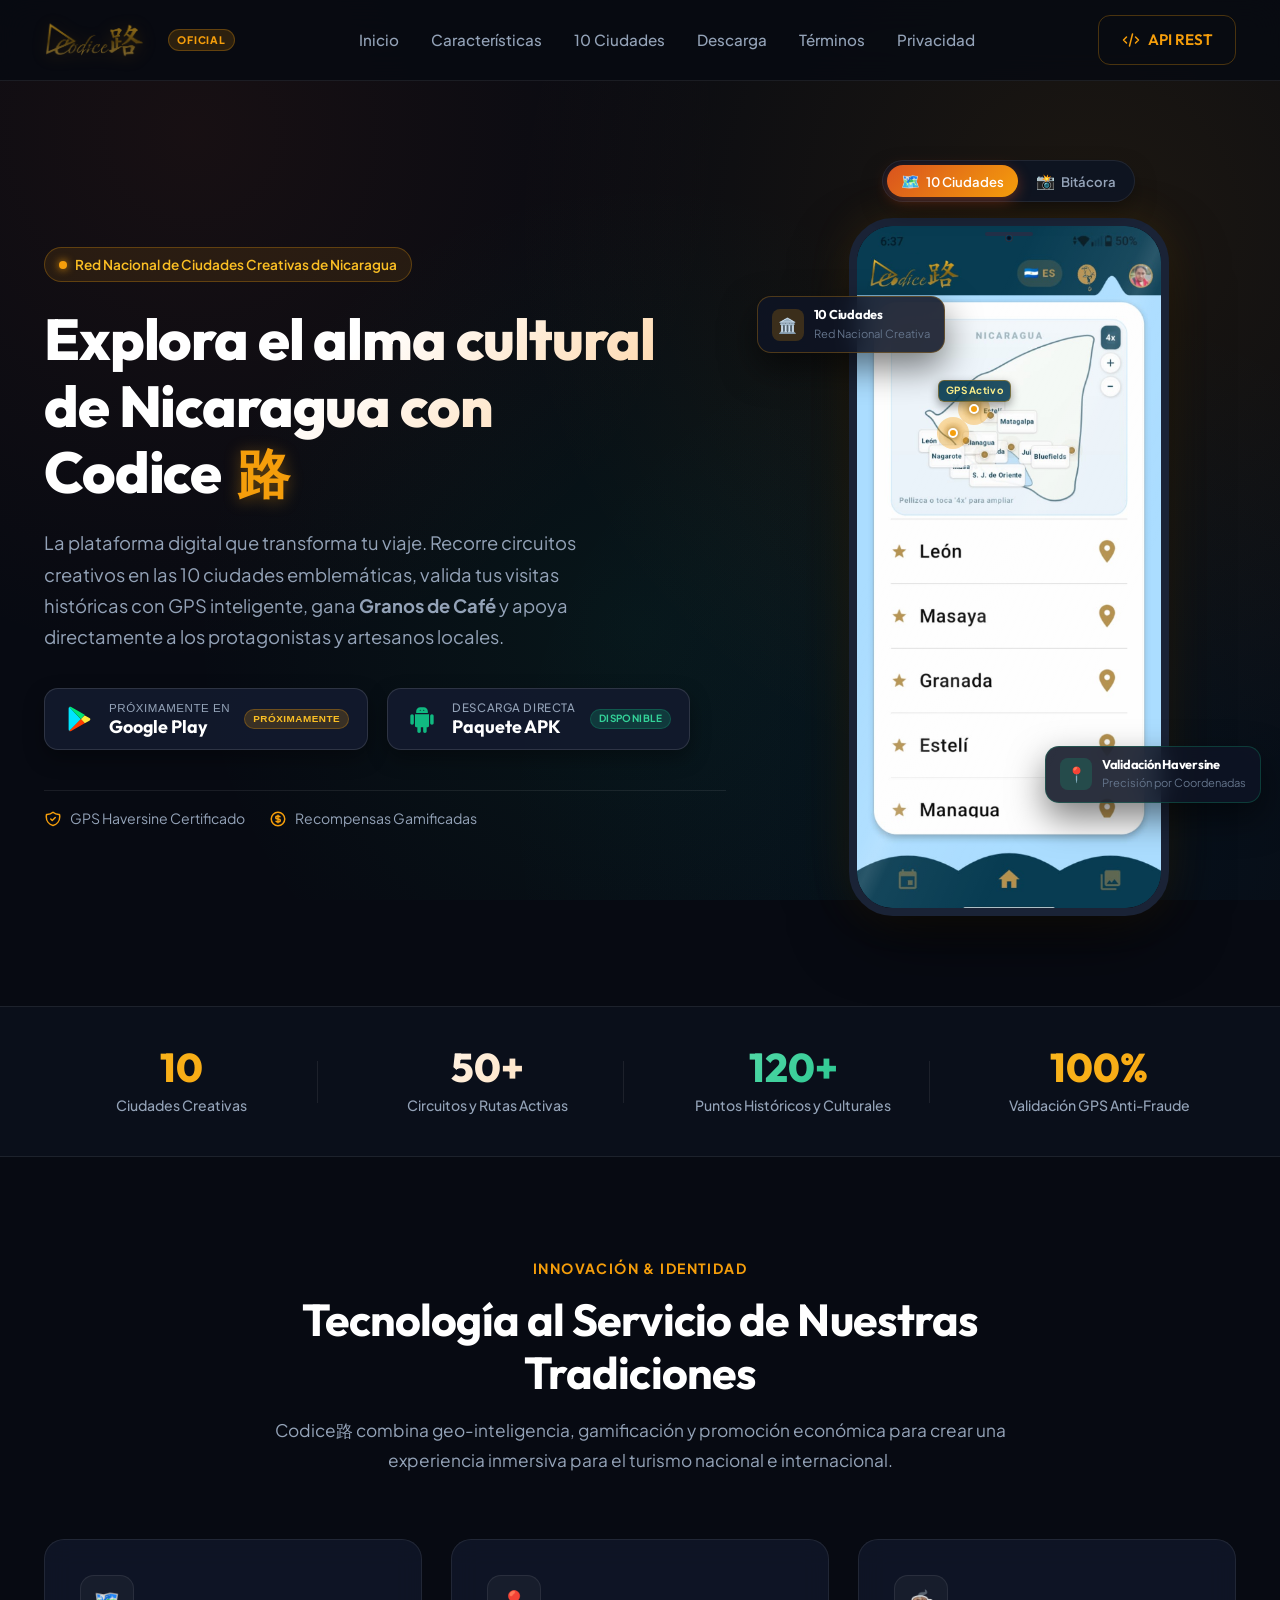
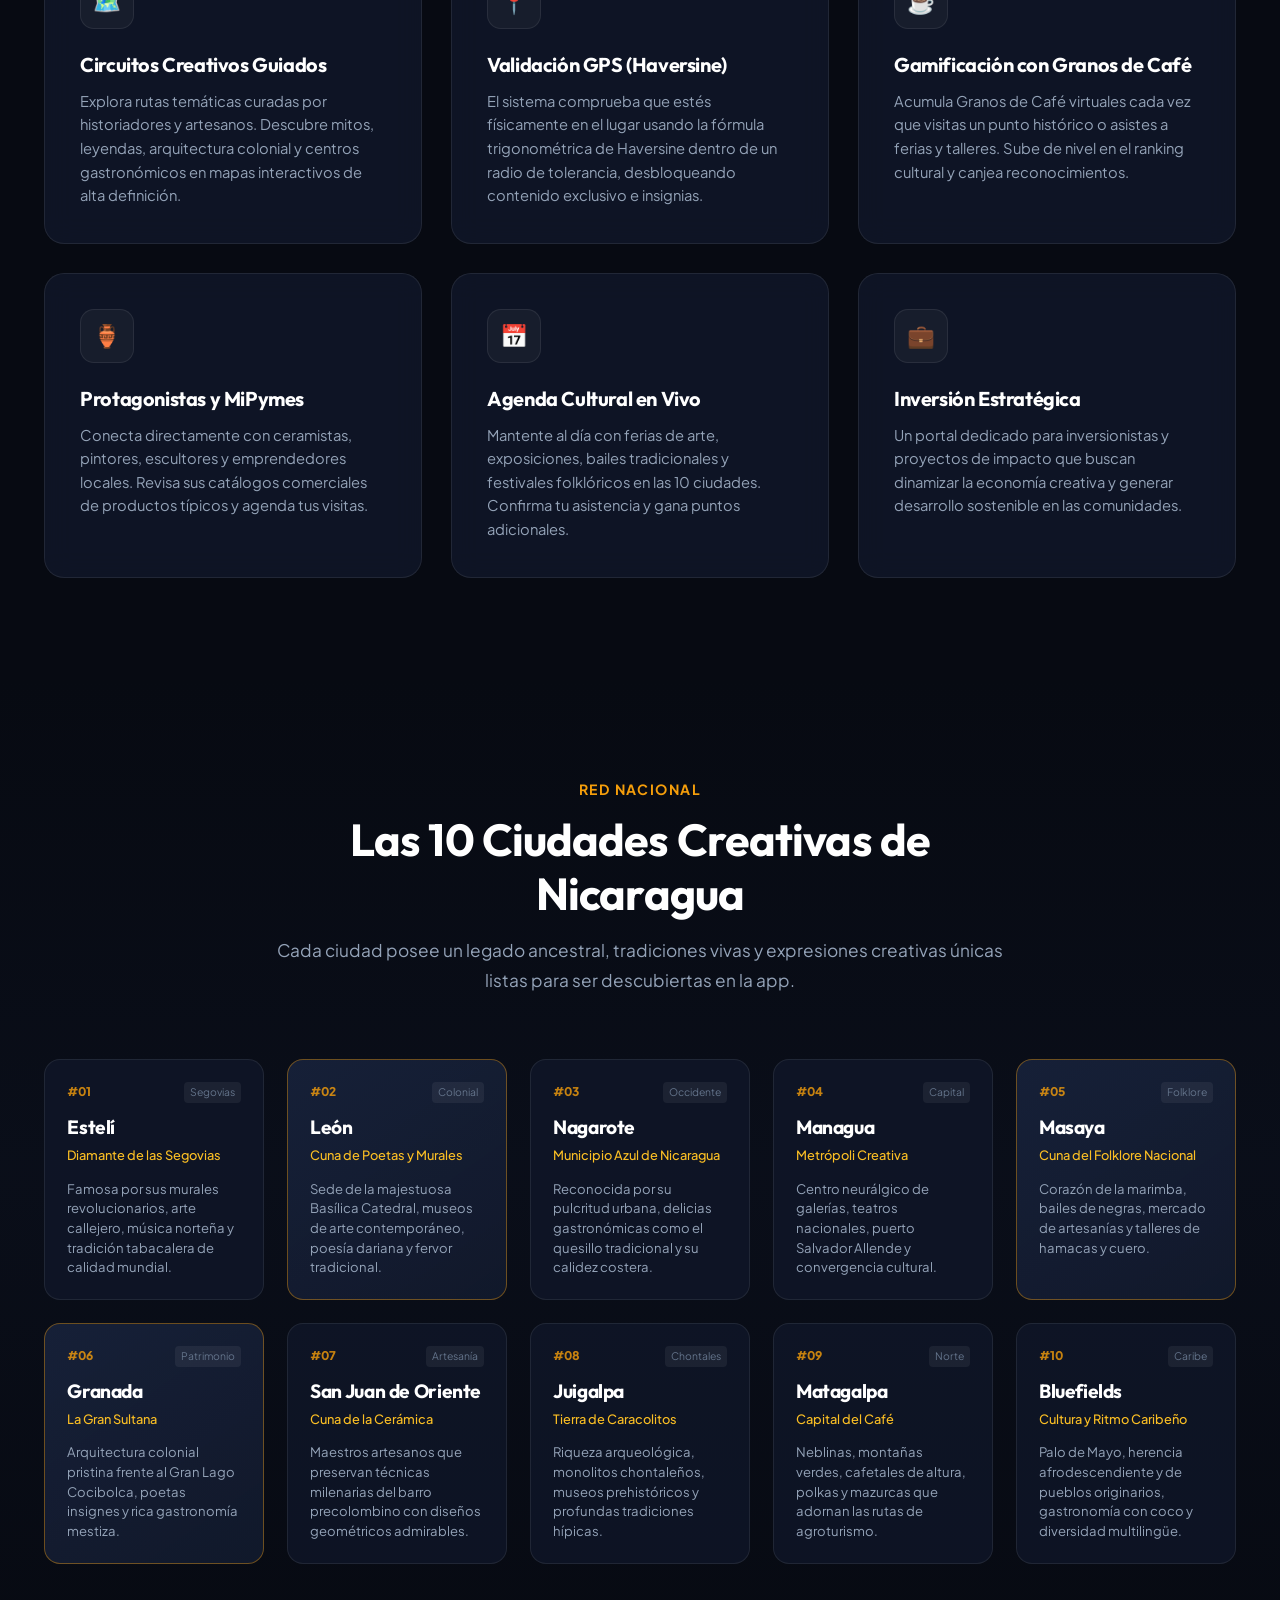
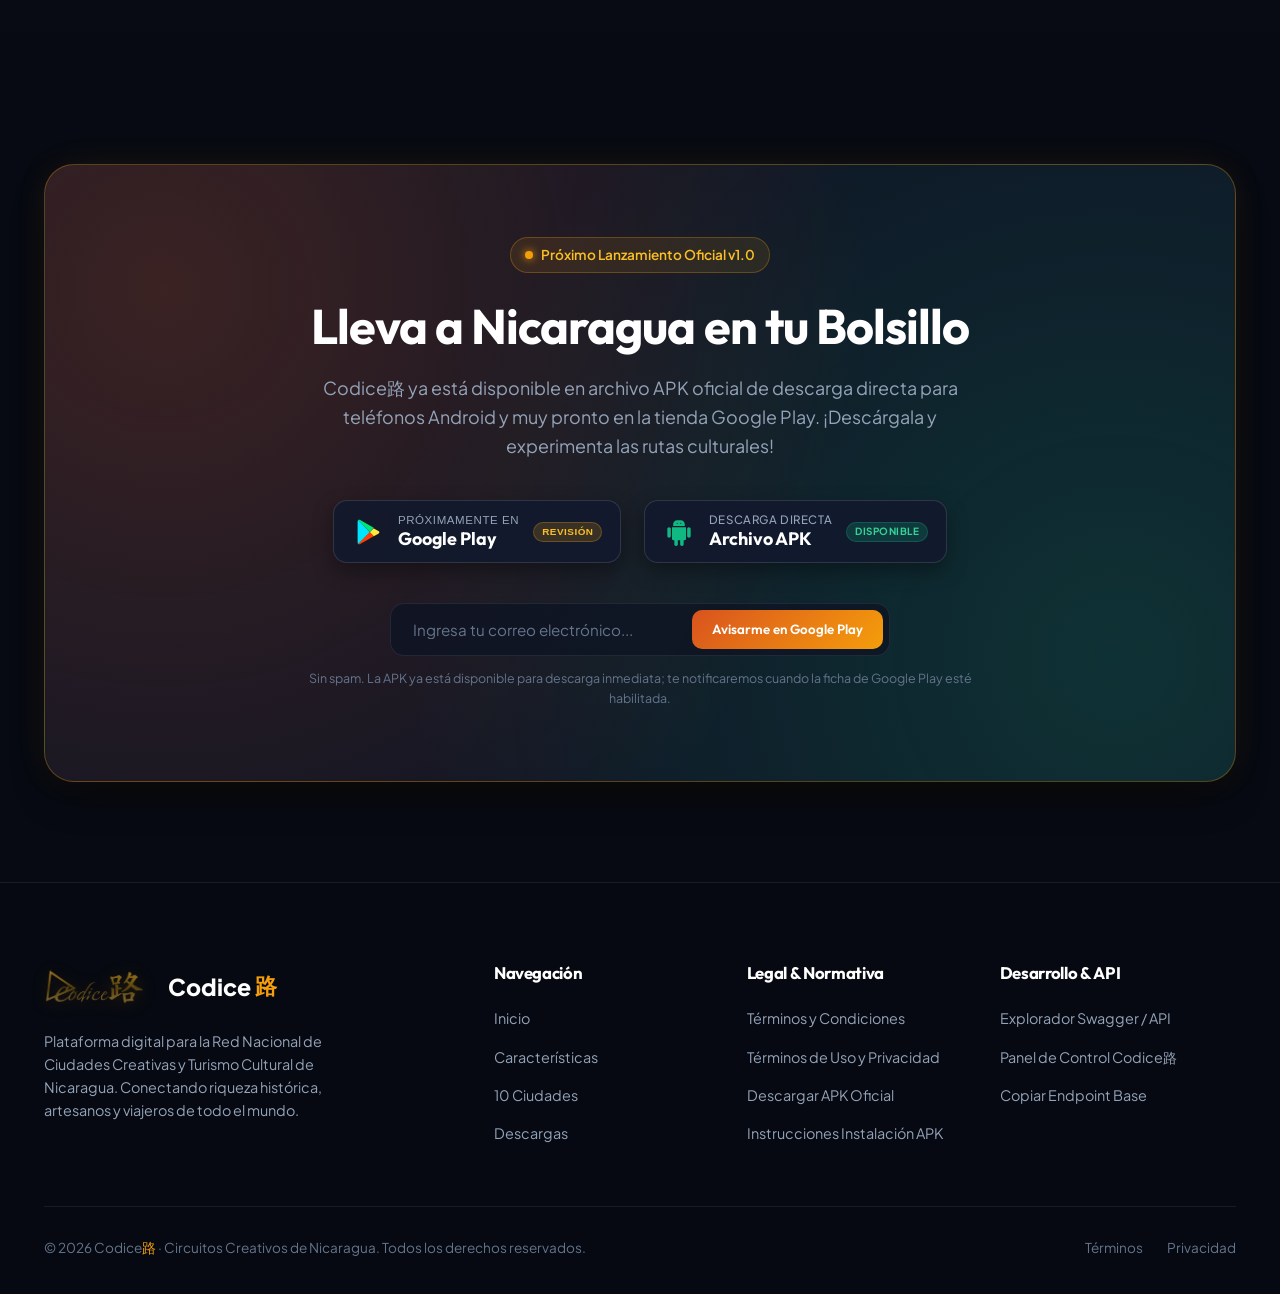
==== commit da9a0d96: "feat(admin): personalizar panel Codice路 y permitir edición de traducciones - Ocultar fieldsets e inl" ====
--- a/landing_standalone.html
+++ b/landing_standalone.html
@@ -513,7 +513,7 @@
           <h4>Desarrollo & API</h4>
           <ul class="footer-links">
             <li><a href="/api/" target="_blank">Explorador Swagger / API</a></li>
-            <li><a href="/admin/" target="_blank">Panel de Administración</a></li>
+            <li><a href="/admin/" target="_blank">Panel de Control Codice路</a></li>
             <li><a href="#" id="copyApiBtn">Copiar Endpoint Base</a></li>
           </ul>
         </div>
